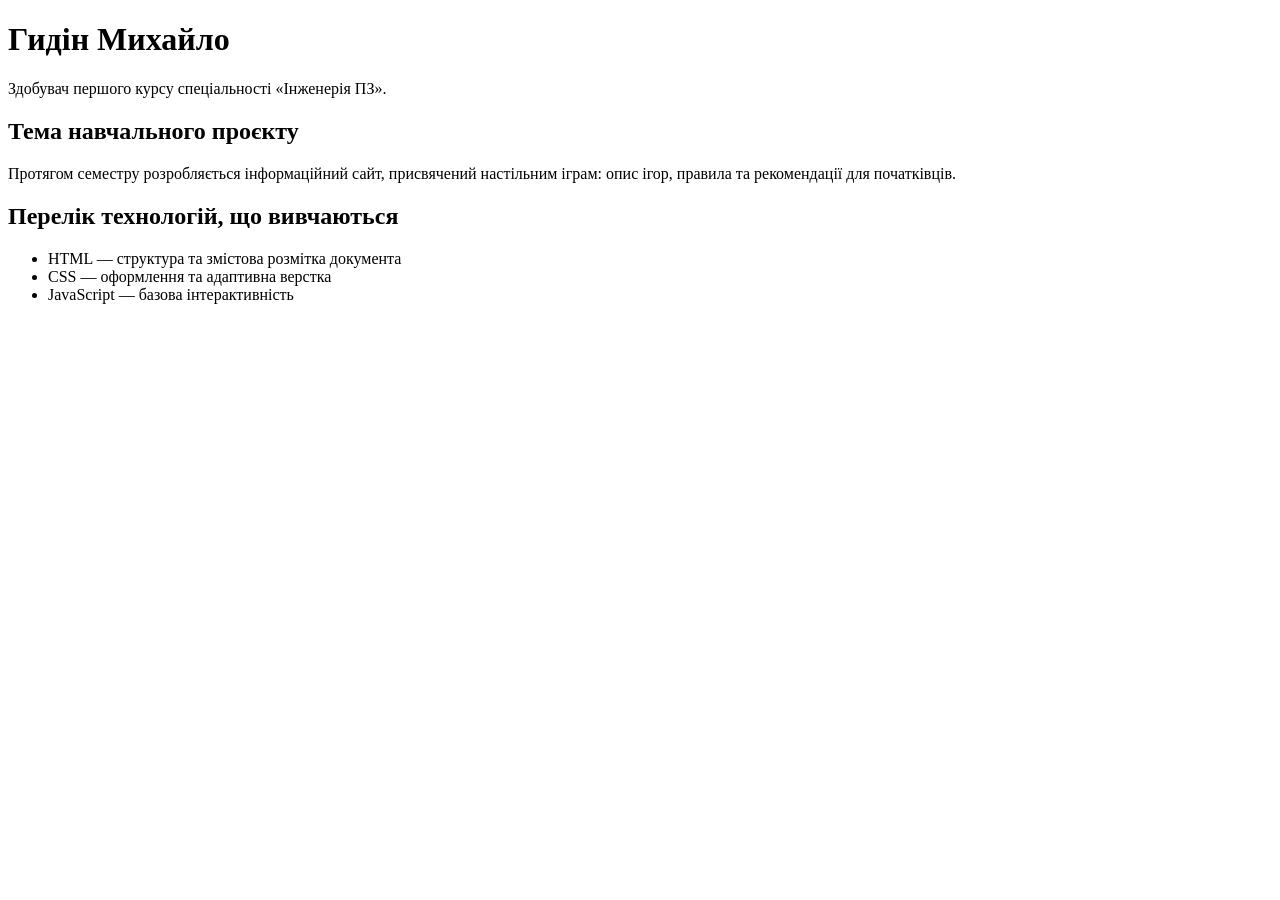
==== about.html @ 15fbce06 "added - `about.html`, `README.md`, `style.css`. changed - `index.html`" ====
<!DOCTYPE html>
<html lang="uk">
<head>
    <meta charset="UTF-8">
    <meta name="viewport" content="width=device-width, initial-scale=1.0">
    <meta name="description" content="Навчальний проєкт з курсу веб-програмування">
    <title>Гидін Михайло — Веб-програмування</title>
</head>
<body>
<h1>Гидін Михайло</h1>
<p>Здобувач першого курсу спеціальності «Інженерія ПЗ».</p>

<h2>Тема навчального проєкту</h2>
<p>
    Протягом семестру розробляється інформаційний сайт, присвячений
    настільним іграм: опис ігор, правила та рекомендації для початківців.
</p>

<h2>Перелік технологій, що вивчаються</h2>
<ul>
    <li>HTML — структура та змістова розмітка документа</li>
    <li>CSS — оформлення та адаптивна верстка</li>
    <li>JavaScript — базова інтерактивність</li>
</ul>

</body>
</html>
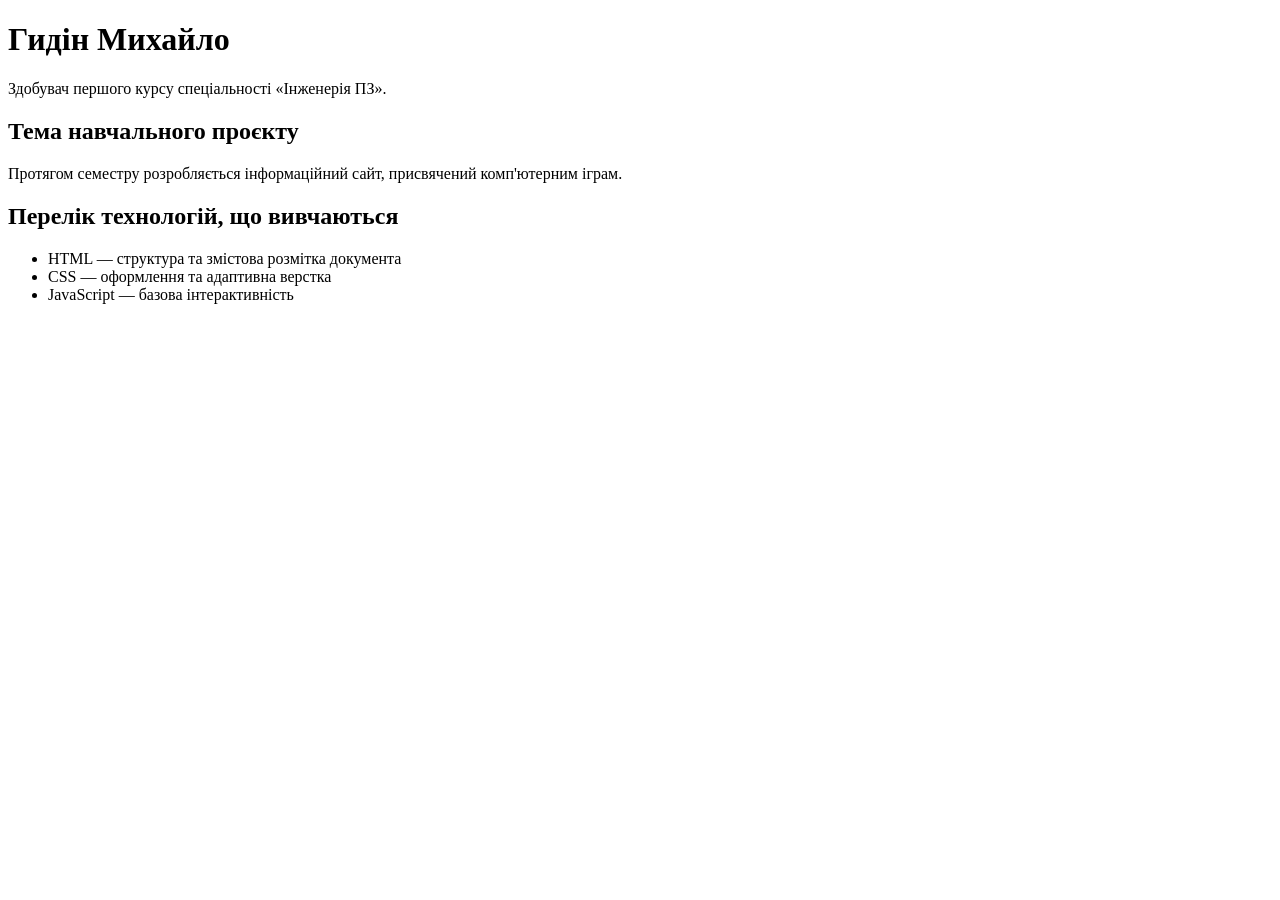
==== commit c23868b6: "changed - about.html" ====
--- a/about.html
+++ b/about.html
@@ -13,7 +13,7 @@
 <h2>Тема навчального проєкту</h2>
 <p>
     Протягом семестру розробляється інформаційний сайт, присвячений
-    настільним іграм: опис ігор, правила та рекомендації для початківців.
+    комп'ютерним іграм.
 </p>
 
 <h2>Перелік технологій, що вивчаються</h2>
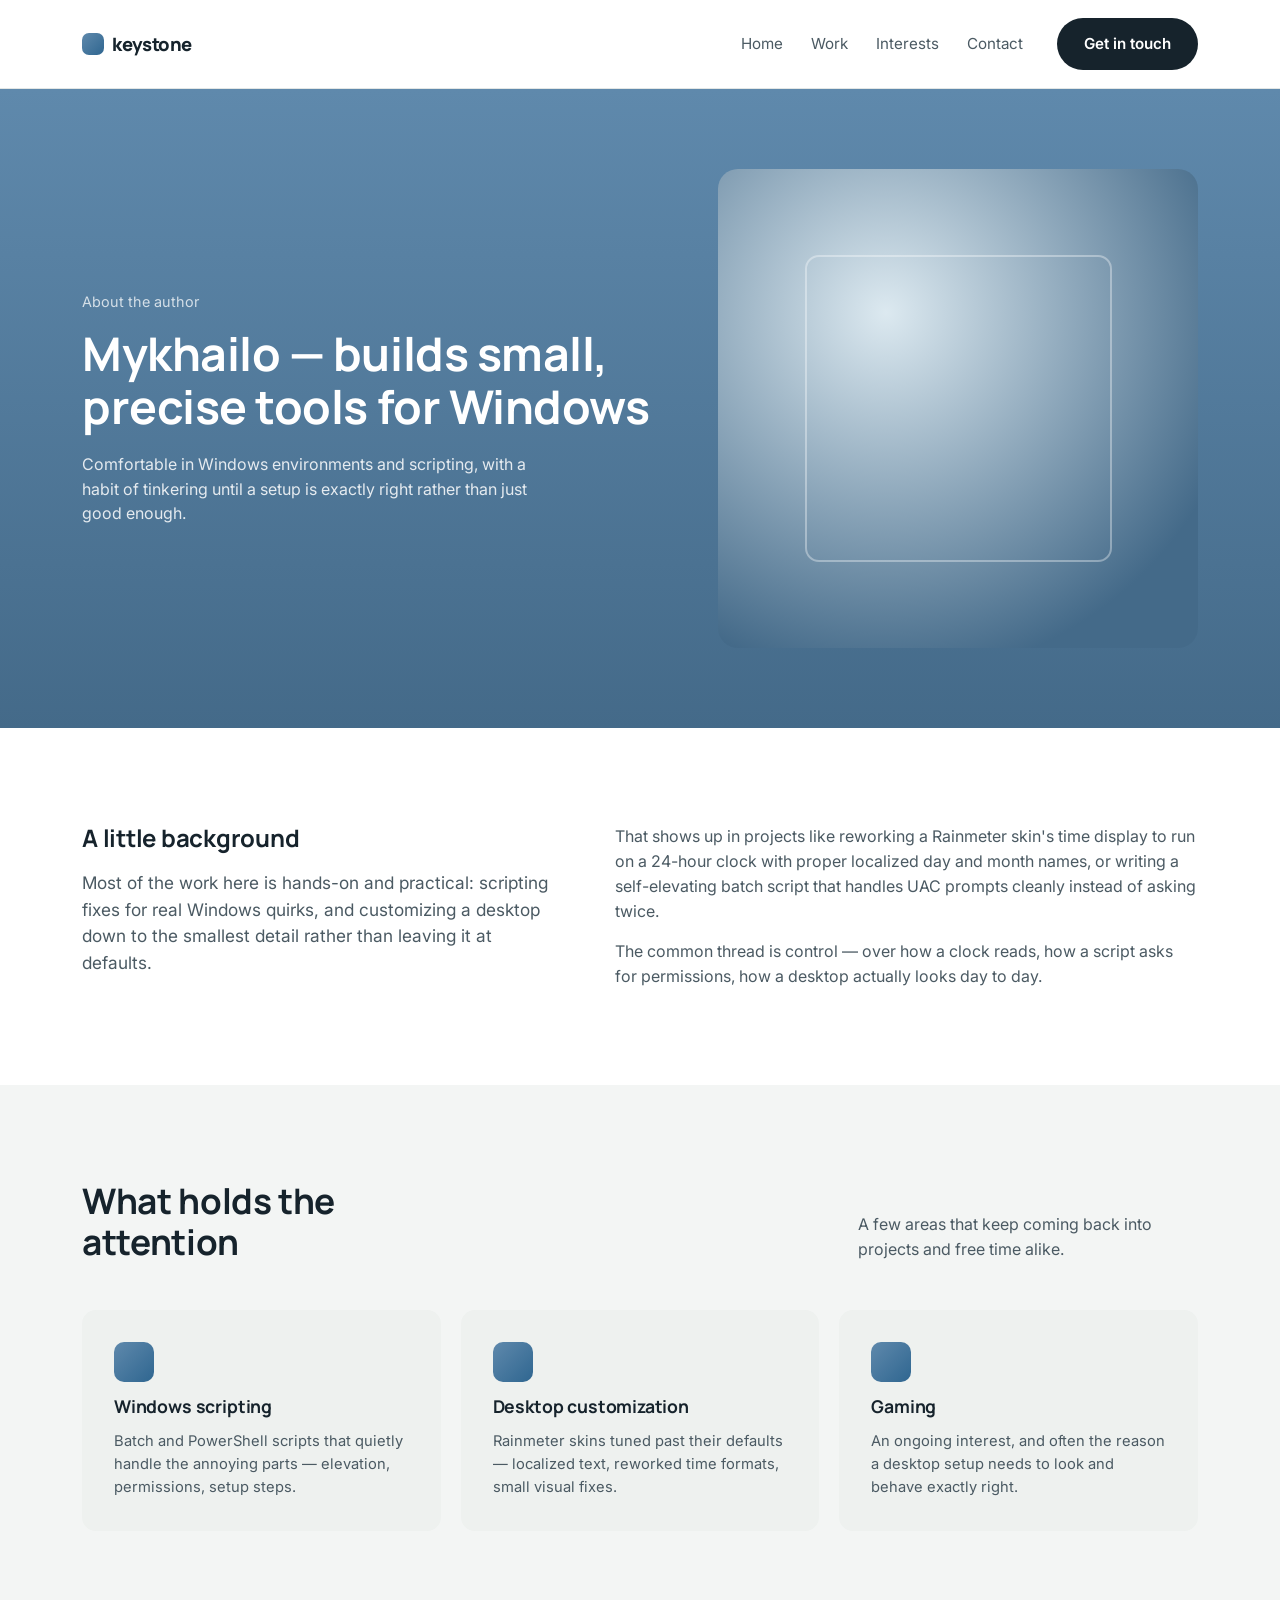
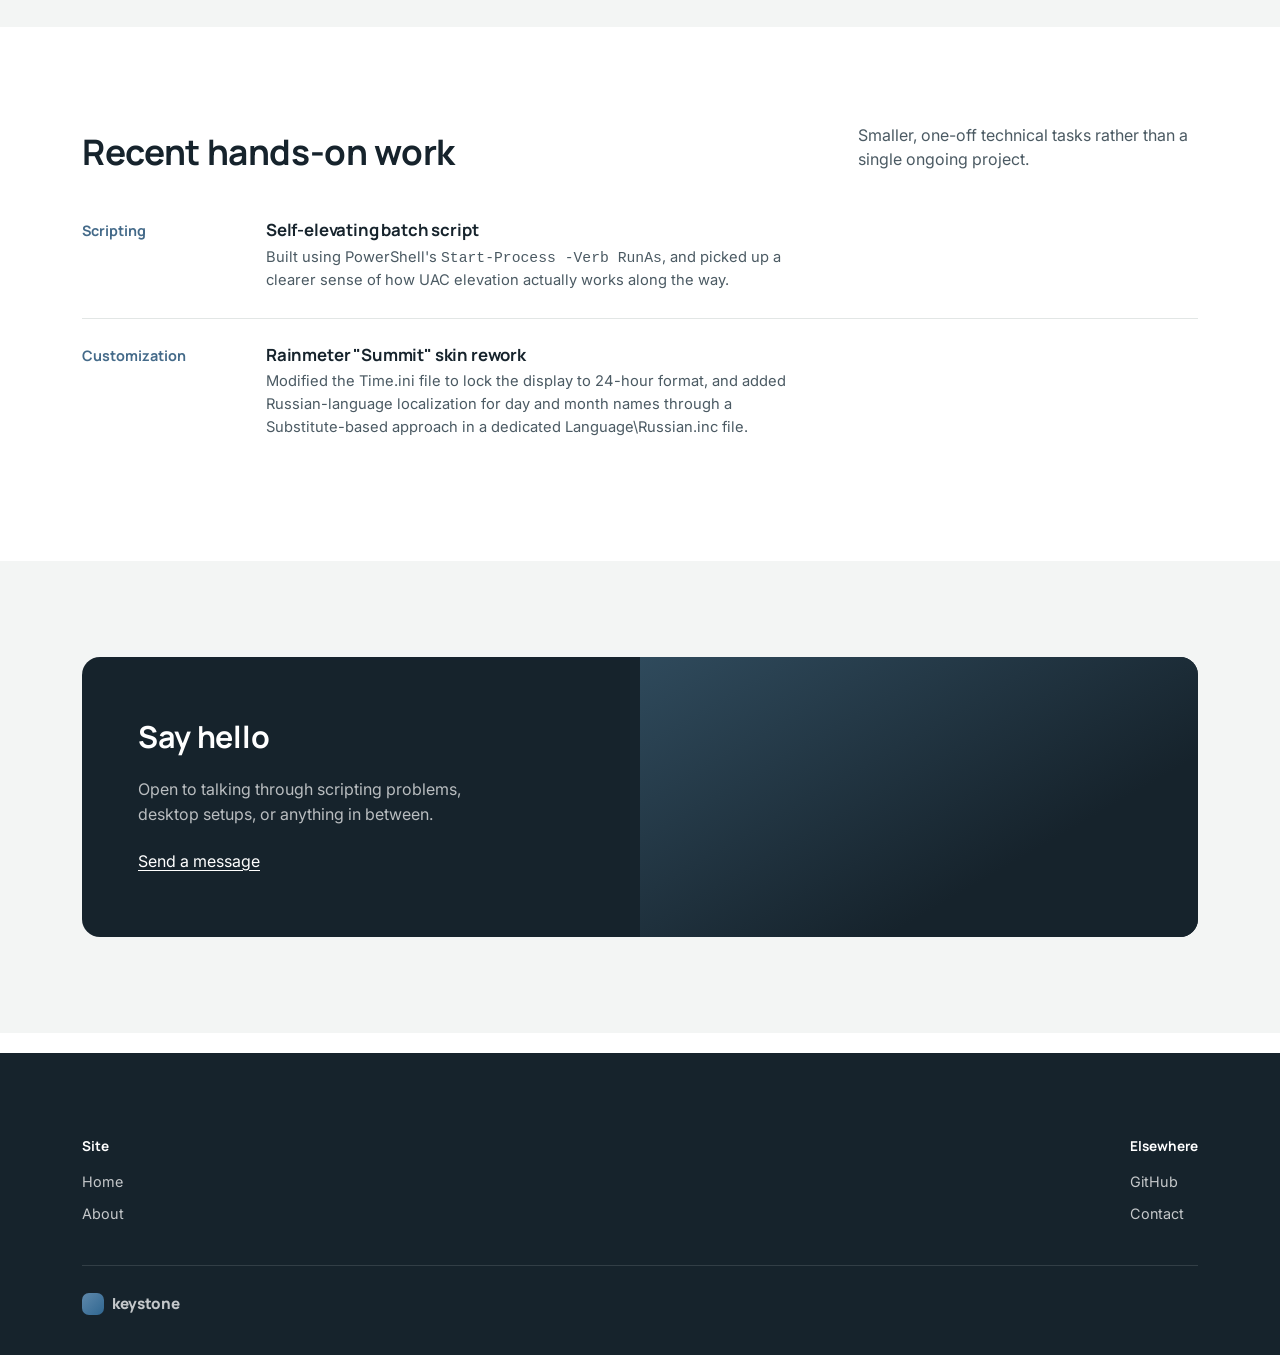
==== commit 06ebd927: "claude code" ====
--- a/about.html
+++ b/about.html
@@ -1,27 +1,152 @@
 <!DOCTYPE html>
-<html lang="uk">
+<html lang="en">
 <head>
-    <meta charset="UTF-8">
-    <meta name="viewport" content="width=device-width, initial-scale=1.0">
-    <meta name="description" content="Навчальний проєкт з курсу веб-програмування">
-    <title>Гидін Михайло — Веб-програмування</title>
+<meta charset="UTF-8">
+<meta name="viewport" content="width=device-width, initial-scale=1.0">
+<title>About — Mykhailo</title>
+<link rel="preconnect" href="https://fonts.googleapis.com">
+<link rel="preconnect" href="https://fonts.gstatic.com" crossorigin>
+<link href="https://fonts.googleapis.com/css2?family=Manrope:wght@600;700;800&family=Inter:wght@400;500;600&display=swap" rel="stylesheet">
+<link rel="stylesheet" href="style.css">
 </head>
 <body>
-<h1>Гидін Михайло</h1>
-<p>Здобувач першого курсу спеціальності «Інженерія ПЗ».</p>
 
-<h2>Тема навчального проєкту</h2>
-<p>
-    Протягом семестру розробляється інформаційний сайт, присвячений
-    комп'ютерним іграм.
-</p>
+<header class="site-header">
+  <div class="wrap">
+    <a class="logo" href="index.html">
+      <span class="mark"></span>
+      keystone
+    </a>
+    <nav class="main-nav">
+      <div class="links">
+        <a href="index.html">Home</a>
+        <a href="#work">Work</a>
+        <a href="#interests">Interests</a>
+        <a href="#contact">Contact</a>
+      </div>
+      <a class="btn btn-dark" href="#contact">Get in touch</a>
+    </nav>
+  </div>
+</header>
 
-<h2>Перелік технологій, що вивчаються</h2>
-<ul>
-    <li>HTML — структура та змістова розмітка документа</li>
-    <li>CSS — оформлення та адаптивна верстка</li>
-    <li>JavaScript — базова інтерактивність</li>
-</ul>
+<section class="about-hero">
+  <div class="wrap">
+    <div class="copy">
+      <p class="eyebrow">About the author</p>
+      <h1>Mykhailo — builds small, precise tools for Windows</h1>
+      <p class="lede">Comfortable in Windows environments and scripting, with a habit of tinkering until a setup is exactly right rather than just good enough.</p>
+    </div>
+    <div class="avatar"></div>
+  </div>
+</section>
+
+<section class="section">
+  <div class="wrap">
+    <div class="bio-columns">
+      <div class="lead-text">
+        <h2>A little background</h2>
+        <p>Most of the work here is hands-on and practical: scripting fixes for real Windows quirks, and customizing a desktop down to the smallest detail rather than leaving it at defaults.</p>
+      </div>
+      <div class="detail">
+        <p>That shows up in projects like reworking a Rainmeter skin's time display to run on a 24-hour clock with proper localized day and month names, or writing a self-elevating batch script that handles UAC prompts cleanly instead of asking twice.</p>
+        <p>The common thread is control — over how a clock reads, how a script asks for permissions, how a desktop actually looks day to day.</p>
+      </div>
+    </div>
+  </div>
+</section>
+
+<section class="section on-mist" id="interests">
+  <div class="wrap">
+    <div class="split-head">
+      <h2>What holds the attention</h2>
+      <p>A few areas that keep coming back into projects and free time alike.</p>
+    </div>
+
+    <div class="interest-cards">
+      <div class="card">
+        <div class="icon"></div>
+        <h3>Windows scripting</h3>
+        <p>Batch and PowerShell scripts that quietly handle the annoying parts — elevation, permissions, setup steps.</p>
+      </div>
+      <div class="card">
+        <div class="icon"></div>
+        <h3>Desktop customization</h3>
+        <p>Rainmeter skins tuned past their defaults — localized text, reworked time formats, small visual fixes.</p>
+      </div>
+      <div class="card">
+        <div class="icon"></div>
+        <h3>Gaming</h3>
+        <p>An ongoing interest, and often the reason a desktop setup needs to look and behave exactly right.</p>
+      </div>
+    </div>
+  </div>
+</section>
+
+<section class="section" id="work">
+  <div class="wrap">
+    <div class="split-head">
+      <h2>Recent hands-on work</h2>
+      <p>Smaller, one-off technical tasks rather than a single ongoing project.</p>
+    </div>
+
+    <div class="timeline">
+      <div class="row">
+        <span class="tag">Scripting</span>
+        <div>
+          <h4>Self-elevating batch script</h4>
+          <p>Built using PowerShell's <code>Start-Process -Verb RunAs</code>, and picked up a clearer sense of how UAC elevation actually works along the way.</p>
+        </div>
+      </div>
+      <div class="row">
+        <span class="tag">Customization</span>
+        <div>
+          <h4>Rainmeter "Summit" skin rework</h4>
+          <p>Modified the Time.ini file to lock the display to 24-hour format, and added Russian-language localization for day and month names through a Substitute-based approach in a dedicated Language\Russian.inc file.</p>
+        </div>
+      </div>
+    </div>
+  </div>
+</section>
+
+<section class="section on-mist" id="contact">
+  <div class="wrap">
+    <div class="cta-dark">
+      <div class="copy">
+        <h2>Say hello</h2>
+        <p>Open to talking through scripting problems, desktop setups, or anything in between.</p>
+        <div class="link-list">
+          <a href="#">Send a message</a>
+        </div>
+      </div>
+      <div class="art"></div>
+    </div>
+  </div>
+</section>
+
+<footer class="site-footer">
+  <div class="wrap">
+    <div class="footer-top">
+      <div class="footer-col">
+        <h5>Site</h5>
+        <ul>
+          <li><a href="index.html">Home</a></li>
+          <li><a href="about.html">About</a></li>
+        </ul>
+      </div>
+      <div class="footer-col">
+        <h5>Elsewhere</h5>
+        <ul>
+          <li><a href="#">GitHub</a></li>
+          <li><a href="#">Contact</a></li>
+        </ul>
+      </div>
+    </div>
+    <div class="footer-bottom">
+      <span class="logo" style="font-size:0.95rem;"><span class="mark"></span> keystone</span>
+      <span></span>
+    </div>
+  </div>
+</footer>
 
 </body>
-</html>+</html>
--- a/style.css
+++ b/style.css
@@ -0,0 +1,611 @@
+/* ============================================================
+   Keystone Scheduling — shared styles
+   Tokens: ink #16232C · paper #FFFFFF · mist #F3F5F4
+           slate #5F89AC · deep #16232C · accent #2F6690
+   Type: Manrope (display) / Inter (body)
+   ============================================================ */
+
+:root{
+  --ink: #16232c;
+  --ink-soft: #4b5a63;
+  --paper: #ffffff;
+  --mist: #f3f5f4;
+  --mist-line: #e2e6e5;
+  --slate: #5f89ac;
+  --slate-deep: #446a89;
+  --deep: #16232c;
+  --deep-soft: #22333f;
+  --accent: #2f6690;
+  --cream-card: #eef1ef;
+
+  --display: "Manrope", "Segoe UI", sans-serif;
+  --body: "Inter", "Segoe UI", sans-serif;
+
+  --maxw: 1180px;
+  --radius: 14px;
+}
+
+*{ box-sizing: border-box; }
+html{ scroll-behavior: smooth; }
+
+body{
+  margin: 0;
+  font-family: var(--body);
+  color: var(--ink);
+  background: var(--paper);
+  line-height: 1.55;
+  -webkit-font-smoothing: antialiased;
+}
+
+img, svg{ max-width: 100%; display: block; }
+
+a{ color: inherit; text-decoration: none; }
+
+h1, h2, h3, h4{
+  font-family: var(--display);
+  margin: 0;
+  line-height: 1.15;
+  letter-spacing: -0.01em;
+  font-weight: 700;
+}
+
+p{ margin: 0; }
+
+.wrap{
+  max-width: var(--maxw);
+  margin: 0 auto;
+  padding: 0 32px;
+}
+
+:focus-visible{
+  outline: 2px solid var(--slate-deep);
+  outline-offset: 3px;
+}
+
+@media (prefers-reduced-motion: reduce){
+  *{ animation: none !important; transition: none !important; }
+}
+
+/* ---------- buttons ---------- */
+.btn{
+  display: inline-flex;
+  align-items: center;
+  justify-content: center;
+  gap: 8px;
+  padding: 13px 26px;
+  border-radius: 999px;
+  font-family: var(--body);
+  font-weight: 600;
+  font-size: 0.95rem;
+  border: 1px solid transparent;
+  cursor: pointer;
+  transition: transform .15s ease, background .2s ease, color .2s ease;
+}
+.btn:hover{ transform: translateY(-1px); }
+
+.btn-dark{
+  background: var(--deep);
+  color: var(--paper);
+}
+.btn-dark:hover{ background: var(--deep-soft); }
+
+.btn-light{
+  background: var(--paper);
+  color: var(--deep);
+}
+.btn-light:hover{ background: var(--mist); }
+
+.btn-outline{
+  background: transparent;
+  border-color: rgba(255,255,255,.5);
+  color: var(--paper);
+}
+.btn-outline:hover{ background: rgba(255,255,255,.12); }
+
+/* ---------- header ---------- */
+.site-header{
+  border-bottom: 1px solid var(--mist-line);
+  background: var(--paper);
+  position: sticky;
+  top: 0;
+  z-index: 20;
+}
+.site-header .wrap{
+  display: flex;
+  align-items: center;
+  justify-content: space-between;
+  padding-top: 18px;
+  padding-bottom: 18px;
+}
+.logo{
+  font-family: var(--display);
+  font-weight: 800;
+  font-size: 1.15rem;
+  letter-spacing: -0.02em;
+  display: flex;
+  align-items: center;
+  gap: 8px;
+}
+.logo .mark{
+  width: 22px; height: 22px;
+  border-radius: 7px;
+  background: linear-gradient(135deg, var(--slate), var(--accent));
+  flex: none;
+}
+.main-nav{
+  display: flex;
+  align-items: center;
+  gap: 34px;
+}
+.main-nav .links{
+  display: flex;
+  gap: 28px;
+  font-size: 0.95rem;
+  color: var(--ink-soft);
+}
+.main-nav .links a:hover{ color: var(--ink); }
+
+/* ---------- hero ---------- */
+.hero{
+  background: linear-gradient(180deg, var(--slate) 0%, var(--slate-deep) 100%);
+  color: var(--paper);
+  padding: 76px 0 0;
+  text-align: center;
+}
+.hero .wrap{ padding-bottom: 56px; }
+.hero h1{
+  font-size: clamp(2.1rem, 4.2vw, 3.2rem);
+  max-width: 700px;
+  margin: 0 auto 20px;
+  color: var(--paper);
+}
+.hero p.lede{
+  max-width: 520px;
+  margin: 0 auto 30px;
+  color: rgba(255,255,255,.85);
+  font-size: 1.05rem;
+}
+.hero .cta-row{
+  display: flex;
+  flex-direction: column;
+  align-items: center;
+  gap: 10px;
+}
+.hero .note{
+  font-size: 0.85rem;
+  color: rgba(255,255,255,.7);
+}
+
+.strip{
+  display: grid;
+  grid-template-columns: repeat(4, 1fr);
+  gap: 4px;
+  padding: 0 4px;
+}
+.strip .cell{
+  aspect-ratio: 4/3;
+  border-radius: 4px 4px 0 0;
+  position: relative;
+  overflow: hidden;
+}
+.strip .cell span{
+  position: absolute;
+  bottom: 10px; left: 10px;
+  font-size: 0.75rem;
+  background: rgba(22,35,44,.55);
+  color: #fff;
+  padding: 4px 9px;
+  border-radius: 999px;
+}
+.strip .cell.c1{ background: radial-gradient(circle at 30% 20%, #cfe0eb, #7fa8c4 70%); }
+.strip .cell.c2{ background: radial-gradient(circle at 70% 30%, #e7e2d6, #b9a48a 75%); }
+.strip .cell.c3{ background: radial-gradient(circle at 40% 60%, #f1d9b6, #d99a5b 75%); }
+.strip .cell.c4{ background: radial-gradient(circle at 60% 40%, #cbd6da, #6e7f87 75%); }
+
+/* ---------- feature grid section ---------- */
+.section{ padding: 96px 0; }
+.section.on-mist{ background: var(--mist); }
+
+.section-head{
+  max-width: 620px;
+  margin: 0 auto 48px;
+  text-align: center;
+}
+.section-head.left{ text-align: left; margin: 0 0 48px; max-width: none; }
+.section-head h2{ font-size: clamp(1.7rem, 3vw, 2.3rem); }
+.section-head p{ color: var(--ink-soft); margin-top: 14px; font-size: 1.02rem; }
+
+.split-head{
+  display: flex;
+  justify-content: space-between;
+  align-items: flex-end;
+  gap: 40px;
+  margin-bottom: 48px;
+  flex-wrap: wrap;
+}
+.split-head h2{ font-size: clamp(1.7rem, 3vw, 2.2rem); max-width: 380px; }
+.split-head p{ color: var(--ink-soft); max-width: 340px; }
+
+.feature-grid{
+  display: grid;
+  grid-template-columns: 1fr 1fr;
+  gap: 20px;
+}
+.feature-grid.stacked{ margin-top: 20px; }
+
+.card{
+  background: var(--cream-card);
+  border-radius: var(--radius);
+  padding: 40px;
+  display: grid;
+  gap: 28px;
+}
+.card.wide{ grid-column: 1 / -1; }
+.card .card-copy h3{ font-size: 1.35rem; margin-bottom: 12px; }
+.card .card-copy p{ color: var(--ink-soft); max-width: 380px; }
+
+.card.image-right{
+  grid-template-columns: 1.1fr 1fr;
+  align-items: center;
+}
+.card.two-col-inner{ grid-template-columns: 1fr; }
+
+.visual{
+  border-radius: 10px;
+  min-height: 220px;
+  position: relative;
+  overflow: hidden;
+}
+.visual.violet{ background: linear-gradient(160deg, #7c6bb0, #3f3568); }
+.visual.confirm{
+  background: var(--paper);
+  border: 1px solid var(--mist-line);
+  padding: 22px;
+  display: flex;
+  flex-direction: column;
+  gap: 12px;
+  justify-content: center;
+}
+.pill-row{ display: flex; gap: 10px; flex-wrap: wrap; }
+.pill{
+  border: 1px solid var(--mist-line);
+  border-radius: 999px;
+  padding: 8px 16px;
+  font-size: 0.82rem;
+  background: var(--paper);
+}
+.pill.ok{ background: #e9f3ec; border-color: #bfe0c9; color: #1f6b3a; }
+.pill.cancel{ background: #fbe9e9; border-color: #f0c4c4; color: #9c2b2b; }
+
+.form-mock{
+  background: var(--paper);
+  border: 1px solid var(--mist-line);
+  border-radius: 10px;
+  padding: 22px;
+  display: flex;
+  flex-direction: column;
+  gap: 12px;
+  font-size: 0.85rem;
+}
+.form-mock label{ font-weight: 600; }
+.form-mock .field{
+  height: 34px;
+  border-radius: 6px;
+  background: var(--mist);
+  border: 1px solid var(--mist-line);
+}
+.form-mock .radio-row{ display: flex; gap: 16px; align-items: center; color: var(--ink-soft); }
+.form-mock .radio{
+  width: 14px; height: 14px; border-radius: 50%;
+  border: 2px solid var(--mist-line); display: inline-block; margin-right: 6px;
+}
+
+.subs-mock{
+  background: var(--deep);
+  border-radius: 10px;
+  padding: 20px;
+  display: flex;
+  flex-direction: column;
+  gap: 10px;
+}
+.subs-row{
+  display: flex;
+  justify-content: space-between;
+  align-items: center;
+  background: rgba(255,255,255,.06);
+  border-radius: 8px;
+  padding: 12px 16px;
+  color: #fff;
+  font-size: 0.85rem;
+}
+.subs-row .amt{ color: rgba(255,255,255,.65); }
+
+/* ---------- browser mockup ---------- */
+.mockup{
+  background: var(--mist);
+  border-radius: 18px;
+  padding: 40px;
+  margin-top: 44px;
+}
+.mockup-window{
+  background: var(--paper);
+  border-radius: 12px;
+  overflow: hidden;
+  box-shadow: 0 30px 60px -30px rgba(22,35,44,.35);
+  max-width: 640px;
+  margin: 0 auto;
+}
+.mockup-topbar{
+  padding: 16px 20px;
+  display: flex;
+  justify-content: space-between;
+  align-items: center;
+  border-bottom: 1px solid var(--mist-line);
+  font-size: 0.85rem;
+}
+.mockup-topbar .brand{
+  display: flex; align-items: center; gap: 8px; font-family: var(--display); font-weight: 700;
+}
+.mockup-topbar .brand .dot{
+  width: 26px; height: 26px; border-radius: 8px;
+  background: linear-gradient(135deg, var(--slate), var(--accent));
+}
+.mockup-topbar .links{ display: flex; gap: 16px; color: var(--ink-soft); }
+.mockup-body{ padding: 22px 20px 26px; display: flex; flex-direction: column; gap: 12px; }
+.mockup-row{
+  display: flex;
+  justify-content: space-between;
+  align-items: center;
+  border: 1px solid var(--mist-line);
+  border-radius: 10px;
+  padding: 12px 16px;
+}
+.mockup-row .info h4{ font-size: 0.95rem; }
+.mockup-row .info p{ font-size: 0.8rem; color: var(--ink-soft); margin-top: 2px; }
+.mockup-row button{
+  border: none;
+  background: var(--accent);
+  color: #fff;
+  font-size: 0.78rem;
+  font-weight: 600;
+  padding: 7px 14px;
+  border-radius: 999px;
+}
+.thumb{
+  width: 44px; height: 44px; border-radius: 8px; flex: none;
+}
+.thumb.t1{ background: linear-gradient(135deg,#e8c48b,#b9803f); }
+.thumb.t2{ background: linear-gradient(135deg,#a9c6d6,#5f89ac); }
+.thumb.t3{ background: linear-gradient(135deg,#c9d8b7,#7f9e5f); }
+.mockup-row-inner{ display: flex; align-items: center; gap: 14px; }
+
+/* ---------- carousel gallery ---------- */
+.gallery-head{
+  display: flex;
+  justify-content: space-between;
+  align-items: center;
+  margin-top: 10px;
+  margin-bottom: 22px;
+}
+.gallery-controls{
+  display: flex;
+  align-items: center;
+  gap: 14px;
+  color: var(--ink-soft);
+  font-size: 0.85rem;
+}
+.gallery-controls .arrows{ display: flex; gap: 8px; }
+.gallery-controls button{
+  width: 34px; height: 34px;
+  border-radius: 50%;
+  border: 1px solid var(--mist-line);
+  background: var(--paper);
+  cursor: pointer;
+}
+.gallery{
+  display: flex;
+  gap: 18px;
+  overflow-x: auto;
+  padding-bottom: 6px;
+  scroll-snap-type: x mandatory;
+}
+.gallery::-webkit-scrollbar{ height: 6px; }
+.gallery::-webkit-scrollbar-thumb{ background: var(--mist-line); border-radius: 4px; }
+.gallery .g-item{
+  flex: 0 0 240px;
+  scroll-snap-align: start;
+}
+.gallery .g-photo{
+  aspect-ratio: 4/5;
+  border-radius: 12px;
+  margin-bottom: 12px;
+}
+.gallery .g-item p{ font-size: 0.9rem; color: var(--ink-soft); }
+.g-photo.p1{ background: radial-gradient(circle at 30% 20%, #f0d9a8, #b9803f 80%); }
+.g-photo.p2{ background: radial-gradient(circle at 60% 20%, #d7c2a4, #8a6a49 80%); }
+.g-photo.p3{ background: radial-gradient(circle at 40% 30%, #f2e3d6, #d99a5b 80%); }
+.g-photo.p4{ background: radial-gradient(circle at 50% 30%, #c7d0d3, #556267 80%); }
+
+/* ---------- numbered feature list ---------- */
+.numbered-grid{
+  display: grid;
+  grid-template-columns: repeat(4, 1fr);
+  gap: 40px 32px;
+}
+.numbered-grid .item span.num{
+  display: block;
+  font-family: var(--display);
+  font-weight: 700;
+  color: var(--slate-deep);
+  margin-bottom: 10px;
+  font-size: 0.95rem;
+}
+.numbered-grid .item h4{ font-size: 1.02rem; margin-bottom: 8px; }
+.numbered-grid .item p{ color: var(--ink-soft); font-size: 0.92rem; }
+
+/* ---------- integrations bar ---------- */
+.integrations{
+  background: #dce9f0;
+  border-radius: 18px;
+  padding: 40px;
+  text-align: center;
+}
+.integrations p{ font-weight: 600; margin-bottom: 26px; }
+.integration-badges{
+  display: flex;
+  justify-content: center;
+  gap: 16px;
+  flex-wrap: wrap;
+}
+.integration-badges span{
+  background: var(--paper);
+  border-radius: 999px;
+  padding: 12px 22px;
+  font-weight: 700;
+  font-family: var(--display);
+  font-size: 0.9rem;
+  box-shadow: 0 8px 20px -12px rgba(22,35,44,.3);
+}
+
+/* ---------- dark CTA ---------- */
+.cta-dark{
+  background: var(--deep);
+  color: var(--paper);
+  border-radius: 18px;
+  overflow: hidden;
+  display: grid;
+  grid-template-columns: 1fr 1fr;
+  align-items: stretch;
+}
+.cta-dark .copy{ padding: 56px; display: flex; flex-direction: column; gap: 22px; justify-content: center; }
+.cta-dark h2{ font-size: 1.9rem; }
+.cta-dark p{ color: rgba(255,255,255,.7); max-width: 340px; }
+.cta-dark .link-list{ display: flex; flex-direction: column; gap: 10px; }
+.cta-dark .link-list a{ text-decoration: underline; text-underline-offset: 3px; }
+.cta-dark .art{
+  background: linear-gradient(150deg, #2f4a5c, #16232c 70%);
+  min-height: 280px;
+}
+
+/* ---------- footer ---------- */
+.site-footer{ background: var(--deep); color: rgba(255,255,255,.75); padding: 60px 0 40px; margin-top: 20px; }
+.footer-top{
+  display: flex;
+  justify-content: space-between;
+  gap: 40px;
+  flex-wrap: wrap;
+  padding-bottom: 40px;
+  border-bottom: 1px solid rgba(255,255,255,.12);
+}
+.footer-col h5{ color: #fff; font-family: var(--display); font-size: 0.85rem; margin-bottom: 14px; }
+.footer-col ul{ list-style: none; margin: 0; padding: 0; display: flex; flex-direction: column; gap: 10px; font-size: 0.9rem; }
+.footer-col a:hover{ color: #fff; }
+.footer-bottom{
+  display: flex;
+  justify-content: space-between;
+  align-items: center;
+  padding-top: 26px;
+  font-size: 0.85rem;
+}
+.lang-select{
+  border: 1px solid rgba(255,255,255,.25);
+  border-radius: 999px;
+  padding: 8px 16px;
+  font-size: 0.85rem;
+}
+
+/* ---------- about page specifics ---------- */
+.about-hero{
+  background: linear-gradient(180deg, var(--slate) 0%, var(--slate-deep) 100%);
+  color: var(--paper);
+  padding: 80px 0 80px;
+}
+.about-hero .wrap{
+  display: grid;
+  grid-template-columns: 1.1fr 0.9fr;
+  gap: 50px;
+  align-items: center;
+}
+.about-hero .avatar{
+  aspect-ratio: 1;
+  border-radius: 20px;
+  background: radial-gradient(circle at 35% 30%, #dce9f0, #446a89 80%);
+  position: relative;
+  overflow: hidden;
+}
+.about-hero .avatar::after{
+  content: "";
+  position: absolute;
+  inset: 18%;
+  border: 2px solid rgba(255,255,255,.35);
+  border-radius: 14px;
+}
+.about-hero .eyebrow{ font-size: 0.9rem; color: rgba(255,255,255,.75); margin-bottom: 14px; }
+.about-hero h1{ font-size: clamp(2rem, 4vw, 2.9rem); margin-bottom: 18px; }
+.about-hero p.lede{ margin: 0; max-width: 460px; color: rgba(255,255,255,.85); }
+
+.bio-columns{
+  display: grid;
+  grid-template-columns: 0.9fr 1.1fr;
+  gap: 56px;
+}
+.bio-columns h2{ font-size: 1.5rem; margin-bottom: 18px; }
+.bio-columns .lead-text p{ font-size: 1.08rem; color: var(--ink-soft); }
+.bio-columns .detail p + p{ margin-top: 16px; }
+.bio-columns .detail p{ color: var(--ink-soft); }
+
+.interest-cards{
+  display: grid;
+  grid-template-columns: repeat(3, 1fr);
+  gap: 20px;
+}
+.interest-cards .card{ padding: 32px; gap: 14px; }
+.interest-cards .icon{
+  width: 40px; height: 40px;
+  border-radius: 10px;
+  background: linear-gradient(135deg, var(--slate), var(--accent));
+}
+.interest-cards h3{ font-size: 1.1rem; }
+.interest-cards p{ color: var(--ink-soft); font-size: 0.92rem; }
+
+.timeline{
+  display: flex;
+  flex-direction: column;
+  gap: 0;
+}
+.timeline .row{
+  display: grid;
+  grid-template-columns: 160px 1fr;
+  gap: 24px;
+  padding: 26px 0;
+  border-bottom: 1px solid var(--mist-line);
+}
+.timeline .row:first-child{ padding-top: 0; }
+.timeline .row:last-child{ border-bottom: none; }
+.timeline .tag{ color: var(--slate-deep); font-weight: 700; font-family: var(--display); font-size: 0.9rem; }
+.timeline .row h4{ font-size: 1.05rem; margin-bottom: 6px; }
+.timeline .row p{ color: var(--ink-soft); font-size: 0.92rem; max-width: 520px; }
+
+/* ---------- responsive ---------- */
+@media (max-width: 920px){
+  .main-nav .links{ display: none; }
+  .feature-grid{ grid-template-columns: 1fr; }
+  .card.image-right{ grid-template-columns: 1fr; }
+  .split-head{ flex-direction: column; align-items: flex-start; }
+  .numbered-grid{ grid-template-columns: repeat(2, 1fr); }
+  .cta-dark{ grid-template-columns: 1fr; }
+  .cta-dark .art{ min-height: 180px; order: -1; }
+  .about-hero .wrap{ grid-template-columns: 1fr; }
+  .about-hero .avatar{ max-width: 260px; }
+  .bio-columns{ grid-template-columns: 1fr; }
+  .interest-cards{ grid-template-columns: 1fr; }
+  .timeline .row{ grid-template-columns: 1fr; }
+}
+
+@media (max-width: 620px){
+  .wrap{ padding: 0 20px; }
+  .strip{ grid-template-columns: repeat(2, 1fr); }
+  .section{ padding: 64px 0; }
+  .numbered-grid{ grid-template-columns: 1fr; }
+  .footer-top{ gap: 28px; }
+}
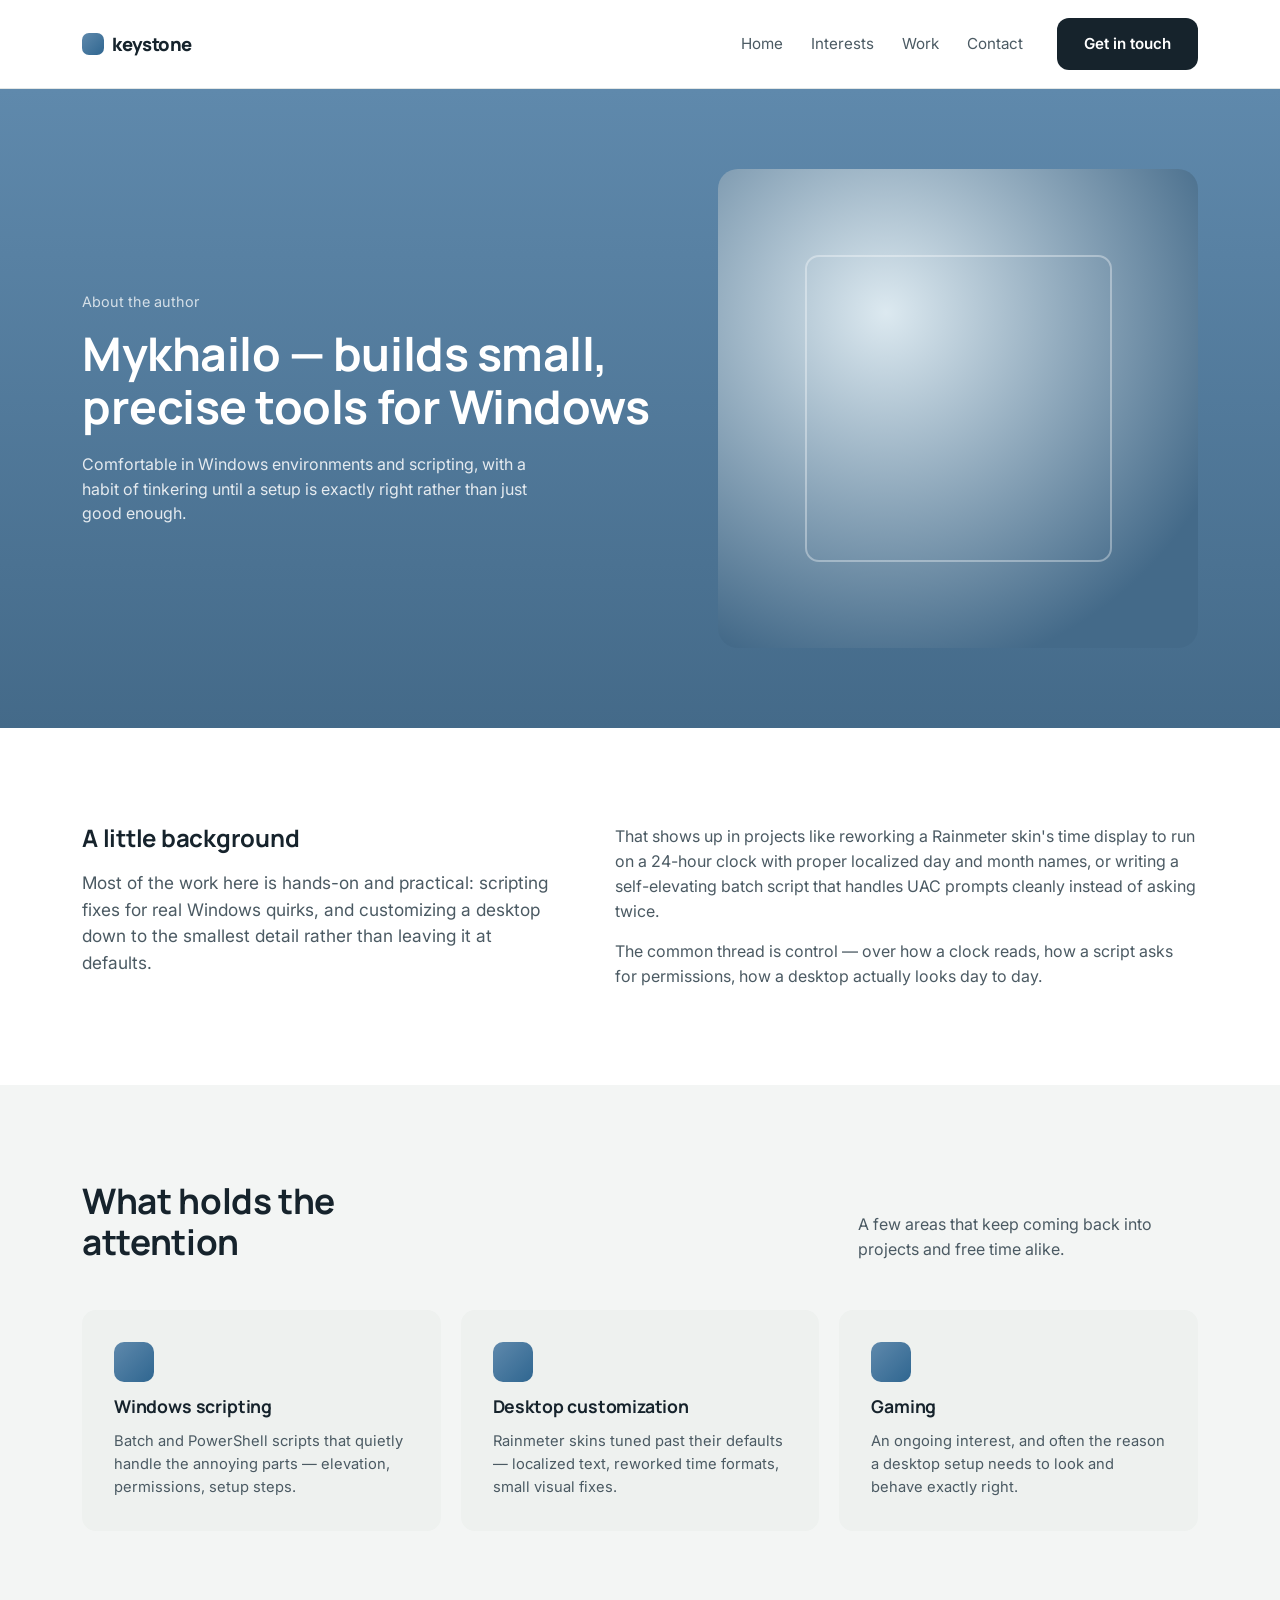
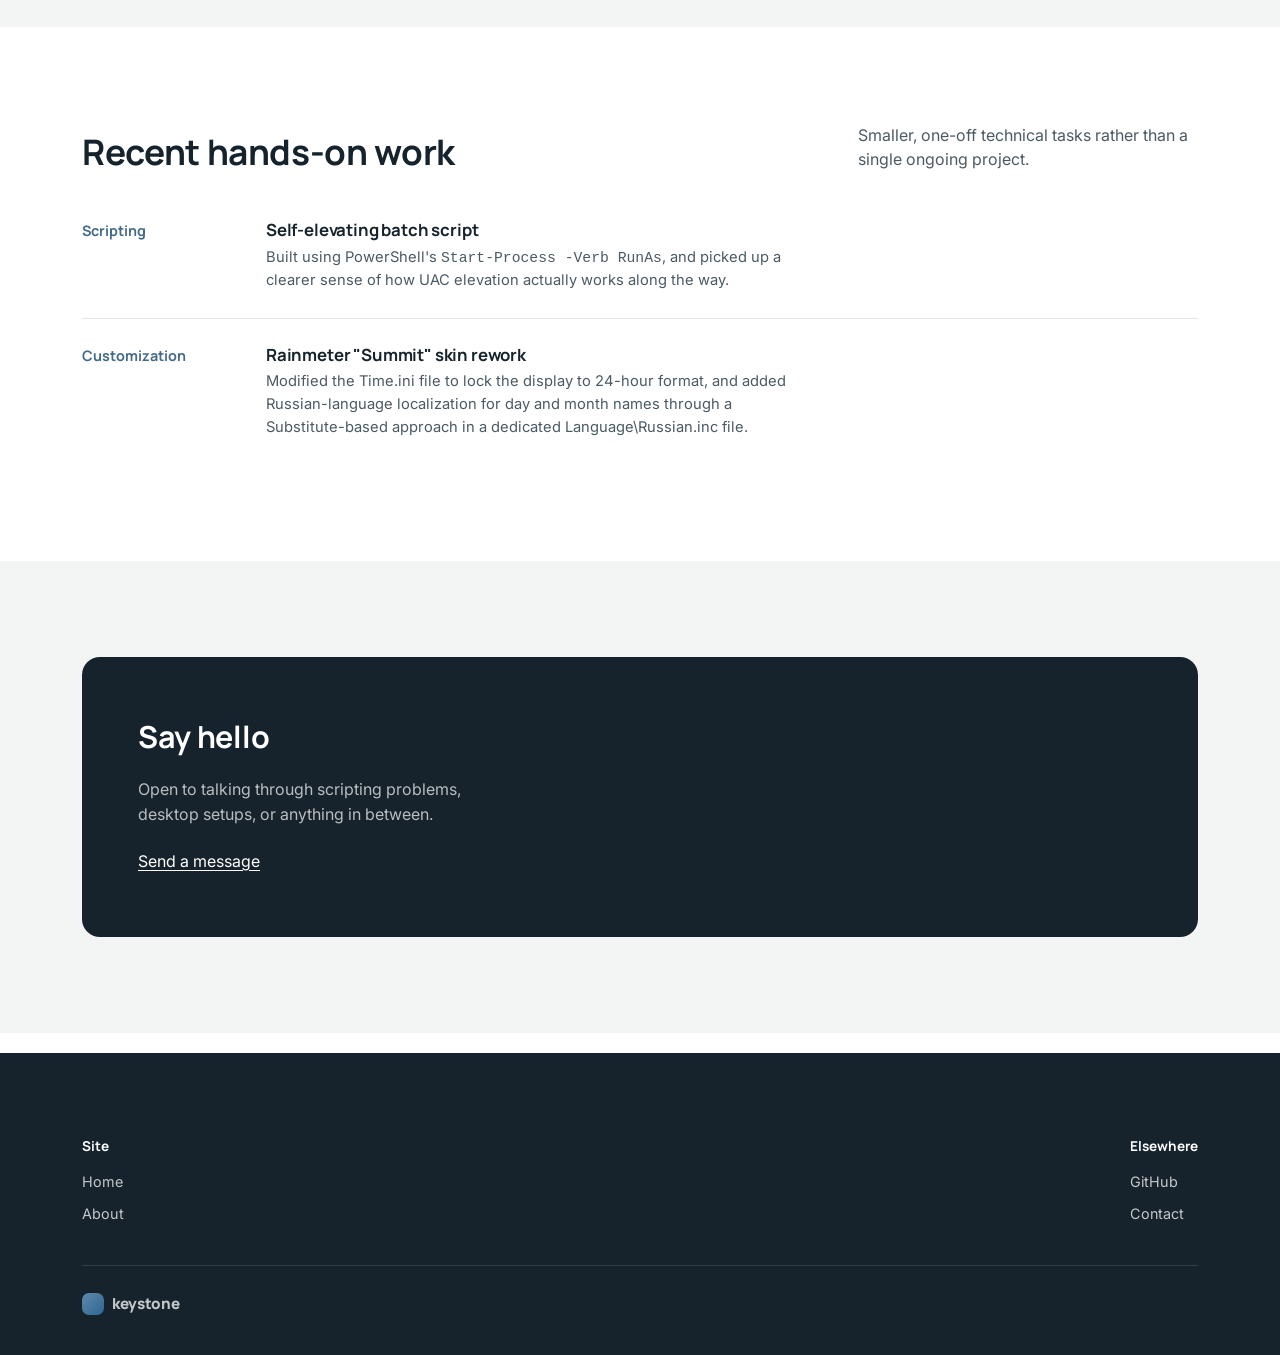
==== commit 47c924c8: "my changes" ====
--- a/about.html
+++ b/about.html
@@ -1,13 +1,13 @@
 <!DOCTYPE html>
 <html lang="en">
 <head>
-<meta charset="UTF-8">
-<meta name="viewport" content="width=device-width, initial-scale=1.0">
-<title>About — Mykhailo</title>
-<link rel="preconnect" href="https://fonts.googleapis.com">
-<link rel="preconnect" href="https://fonts.gstatic.com" crossorigin>
-<link href="https://fonts.googleapis.com/css2?family=Manrope:wght@600;700;800&family=Inter:wght@400;500;600&display=swap" rel="stylesheet">
-<link rel="stylesheet" href="style.css">
+  <meta charset="UTF-8">
+  <meta name="viewport" content="width=device-width, initial-scale=1.0">
+  <title>About — Mykhailo</title>
+  <link rel="preconnect" href="https://fonts.googleapis.com">
+  <link rel="preconnect" href="https://fonts.gstatic.com" crossorigin>
+  <link href="https://fonts.googleapis.com/css2?family=Manrope:wght@600;700;800&family=Inter:wght@400;500;600&display=swap" rel="stylesheet">
+  <link rel="stylesheet" href="style.css">
 </head>
 <body>
 
@@ -20,8 +20,8 @@
     <nav class="main-nav">
       <div class="links">
         <a href="index.html">Home</a>
+        <a href="#interests">Interests</a>
         <a href="#work">Work</a>
-        <a href="#interests">Interests</a>
         <a href="#contact">Contact</a>
       </div>
       <a class="btn btn-dark" href="#contact">Get in touch</a>
--- a/style.css
+++ b/style.css
@@ -1,10 +1,3 @@
-/* ============================================================
-   Keystone Scheduling — shared styles
-   Tokens: ink #16232C · paper #FFFFFF · mist #F3F5F4
-           slate #5F89AC · deep #16232C · accent #2F6690
-   Type: Manrope (display) / Inter (body)
-   ============================================================ */
-
 :root{
   --ink: #16232c;
   --ink-soft: #4b5a63;
@@ -73,7 +66,7 @@
   justify-content: center;
   gap: 8px;
   padding: 13px 26px;
-  border-radius: 999px;
+  border-radius: 12px;
   font-family: var(--body);
   font-weight: 600;
   font-size: 0.95rem;
@@ -187,20 +180,39 @@
   border-radius: 4px 4px 0 0;
   position: relative;
   overflow: hidden;
+  background: var(--deep-soft);
+}
+.strip .cell img{
+  width: 100%;
+  height: 100%;
+  object-fit: cover;
+  object-position: center;
 }
 .strip .cell span{
   position: absolute;
   bottom: 10px; left: 10px;
+  z-index: 1;
   font-size: 0.75rem;
   background: rgba(22,35,44,.55);
   color: #fff;
   padding: 4px 9px;
   border-radius: 999px;
 }
-.strip .cell.c1{ background: radial-gradient(circle at 30% 20%, #cfe0eb, #7fa8c4 70%); }
-.strip .cell.c2{ background: radial-gradient(circle at 70% 30%, #e7e2d6, #b9a48a 75%); }
-.strip .cell.c3{ background: radial-gradient(circle at 40% 60%, #f1d9b6, #d99a5b 75%); }
-.strip .cell.c4{ background: radial-gradient(circle at 60% 40%, #cbd6da, #6e7f87 75%); }
+
+.strip .watch{
+  display: flex;
+  padding: 20px 20px;
+}
+
+.strip .watch .img{
+  display: flex;
+  padding: 20px 20px;
+}
+
+.strip .watch .span{
+  padding: 5px 5px 5px 5px;
+  left: 1000px;
+}
 
 /* ---------- feature grid section ---------- */
 .section{ padding: 96px 0; }
@@ -250,75 +262,19 @@
 }
 .card.two-col-inner{ grid-template-columns: 1fr; }
 
-.visual{
+.visual-img{
+  width: 100%;
   border-radius: 10px;
   min-height: 220px;
-  position: relative;
-  overflow: hidden;
-}
-.visual.violet{ background: linear-gradient(160deg, #7c6bb0, #3f3568); }
-.visual.confirm{
+  object-fit: contain;
+  object-position: center;
+  display: block;
   background: var(--paper);
-  border: 1px solid var(--mist-line);
-  padding: 22px;
-  display: flex;
-  flex-direction: column;
-  gap: 12px;
-  justify-content: center;
-}
-.pill-row{ display: flex; gap: 10px; flex-wrap: wrap; }
-.pill{
-  border: 1px solid var(--mist-line);
-  border-radius: 999px;
-  padding: 8px 16px;
-  font-size: 0.82rem;
-  background: var(--paper);
-}
-.pill.ok{ background: #e9f3ec; border-color: #bfe0c9; color: #1f6b3a; }
-.pill.cancel{ background: #fbe9e9; border-color: #f0c4c4; color: #9c2b2b; }
-
-.form-mock{
-  background: var(--paper);
-  border: 1px solid var(--mist-line);
-  border-radius: 10px;
-  padding: 22px;
-  display: flex;
-  flex-direction: column;
-  gap: 12px;
-  font-size: 0.85rem;
-}
-.form-mock label{ font-weight: 600; }
-.form-mock .field{
-  height: 34px;
-  border-radius: 6px;
-  background: var(--mist);
-  border: 1px solid var(--mist-line);
-}
-.form-mock .radio-row{ display: flex; gap: 16px; align-items: center; color: var(--ink-soft); }
-.form-mock .radio{
-  width: 14px; height: 14px; border-radius: 50%;
-  border: 2px solid var(--mist-line); display: inline-block; margin-right: 6px;
-}
-
-.subs-mock{
-  background: var(--deep);
-  border-radius: 10px;
-  padding: 20px;
-  display: flex;
-  flex-direction: column;
-  gap: 10px;
-}
-.subs-row{
-  display: flex;
-  justify-content: space-between;
-  align-items: center;
-  background: rgba(255,255,255,.06);
-  border-radius: 8px;
-  padding: 12px 16px;
-  color: #fff;
-  font-size: 0.85rem;
-}
-.subs-row .amt{ color: rgba(255,255,255,.65); }
+}
+.visual-img.cover{
+  object-fit: cover;
+  background: transparent;
+}
 
 /* ---------- browser mockup ---------- */
 .mockup{
@@ -372,11 +328,13 @@
   border-radius: 999px;
 }
 .thumb{
-  width: 44px; height: 44px; border-radius: 8px; flex: none;
-}
-.thumb.t1{ background: linear-gradient(135deg,#e8c48b,#b9803f); }
-.thumb.t2{ background: linear-gradient(135deg,#a9c6d6,#5f89ac); }
-.thumb.t3{ background: linear-gradient(135deg,#c9d8b7,#7f9e5f); }
+  width: 44px;
+  height: 44px;
+  border-radius: 8px;
+  flex: none;
+  object-fit: cover;
+  object-position: center;
+}
 .mockup-row-inner{ display: flex; align-items: center; gap: 14px; }
 
 /* ---------- carousel gallery ---------- */
@@ -416,15 +374,14 @@
   scroll-snap-align: start;
 }
 .gallery .g-photo{
+  width: 100%;
   aspect-ratio: 4/5;
   border-radius: 12px;
   margin-bottom: 12px;
+  object-fit: cover;
+  object-position: center;
 }
 .gallery .g-item p{ font-size: 0.9rem; color: var(--ink-soft); }
-.g-photo.p1{ background: radial-gradient(circle at 30% 20%, #f0d9a8, #b9803f 80%); }
-.g-photo.p2{ background: radial-gradient(circle at 60% 20%, #d7c2a4, #8a6a49 80%); }
-.g-photo.p3{ background: radial-gradient(circle at 40% 30%, #f2e3d6, #d99a5b 80%); }
-.g-photo.p4{ background: radial-gradient(circle at 50% 30%, #c7d0d3, #556267 80%); }
 
 /* ---------- numbered feature list ---------- */
 .numbered-grid{
@@ -457,13 +414,10 @@
   gap: 16px;
   flex-wrap: wrap;
 }
-.integration-badges span{
-  background: var(--paper);
+.integration-badges img{
+  height: 44px;
+  width: auto;
   border-radius: 999px;
-  padding: 12px 22px;
-  font-weight: 700;
-  font-family: var(--display);
-  font-size: 0.9rem;
   box-shadow: 0 8px 20px -12px rgba(22,35,44,.3);
 }
 
@@ -483,8 +437,11 @@
 .cta-dark .link-list{ display: flex; flex-direction: column; gap: 10px; }
 .cta-dark .link-list a{ text-decoration: underline; text-underline-offset: 3px; }
 .cta-dark .art{
-  background: linear-gradient(150deg, #2f4a5c, #16232c 70%);
+  width: 100%;
+  height: 100%;
   min-height: 280px;
+  object-fit: cover;
+  object-position: center top;
 }
 
 /* ---------- footer ---------- */
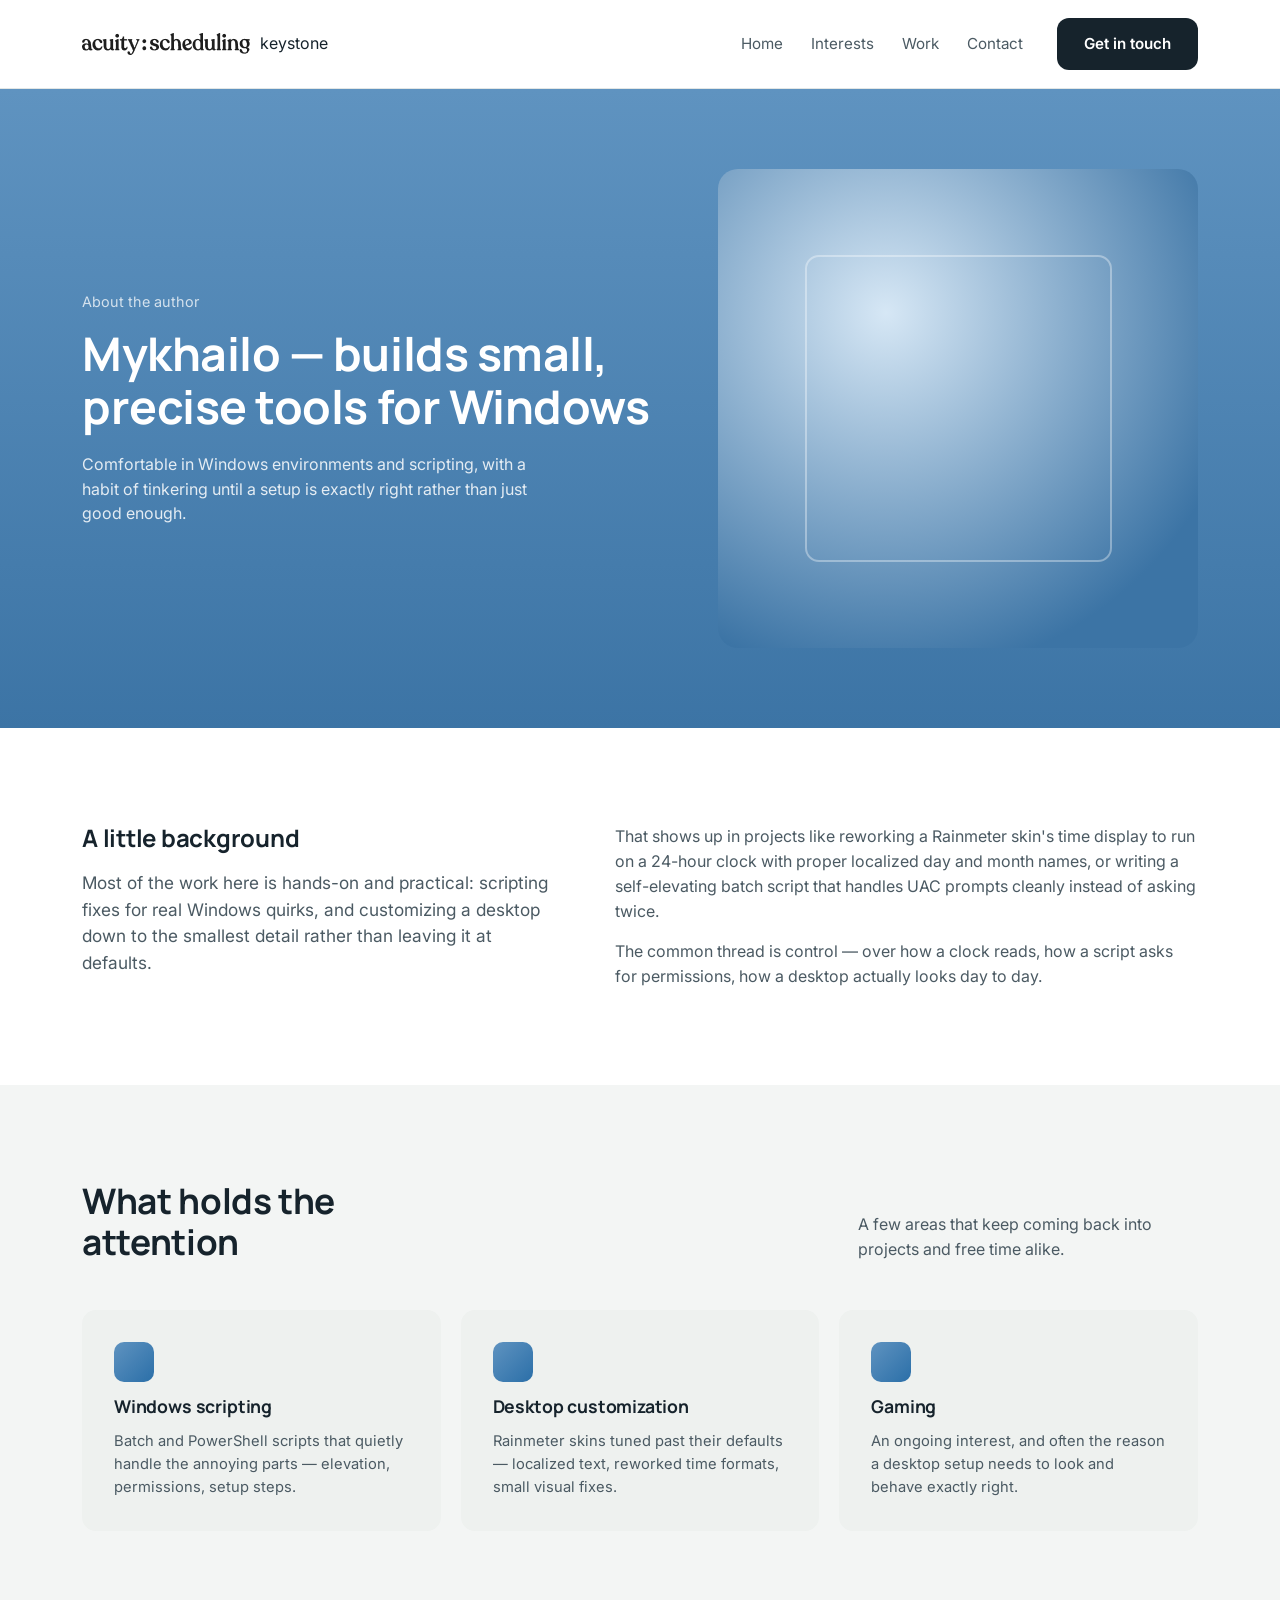
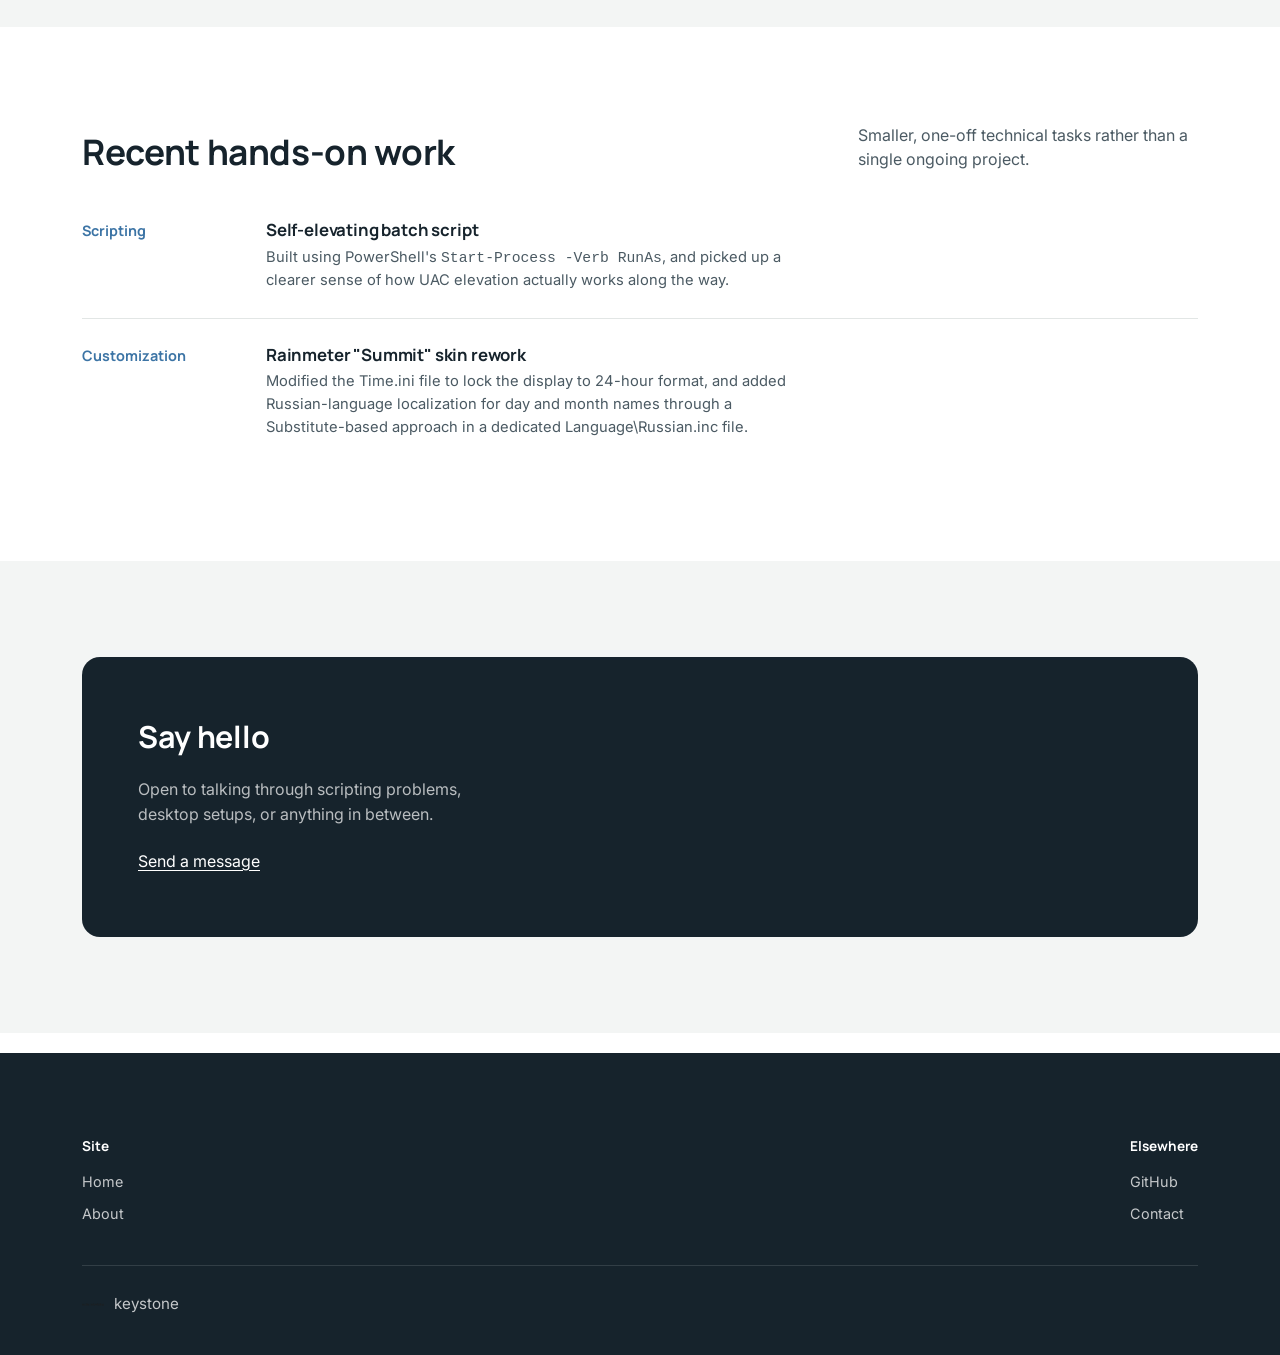
==== commit ca7e32d1: "my changes" ====
--- a/about.html
+++ b/about.html
@@ -14,7 +14,7 @@
 <header class="site-header">
   <div class="wrap">
     <a class="logo" href="index.html">
-      <span class="mark"></span>
+      <img class="mark" src="img/Logo.png" alt="Keystone logo">
       keystone
     </a>
     <nav class="main-nav">
@@ -142,7 +142,7 @@
       </div>
     </div>
     <div class="footer-bottom">
-      <span class="logo" style="font-size:0.95rem;"><span class="mark"></span> keystone</span>
+      <span class="logo" style="font-size:0.95rem;"><img class="mark" src="img/Logo.png" alt="Keystone logo"> keystone</span>
       <span></span>
     </div>
   </div>
--- a/style.css
+++ b/style.css
@@ -1,15 +1,34 @@
+/* =========================================================
+   Keystone — styles ordered to match the flow of index.html
+   1.  tokens / base
+   2.  buttons
+   3.  header
+   4.  hero + category strip + "watch the film"
+   5.  feature grid (cards)
+   6.  booking page preview
+   7.  gallery carousel
+   8.  numbered feature list
+   9.  integrations bar
+   10. dark CTA
+   11. footer
+   12. about page specifics
+   13. responsive
+   ========================================================= */
+
+/* ---------- 1. tokens / base ---------- */
 :root{
   --ink: #16232c;
   --ink-soft: #4b5a63;
   --paper: #ffffff;
   --mist: #f3f5f4;
   --mist-line: #e2e6e5;
-  --slate: #5f89ac;
-  --slate-deep: #446a89;
+  --slate: #5F93C0;
+  --slate-deep: #3c74a5;
   --deep: #16232c;
   --deep-soft: #22333f;
-  --accent: #2f6690;
+  --accent: #2b6fa8;
   --cream-card: #eef1ef;
+  --sky-soft: #d6e7f5;
 
   --display: "Manrope", "Segoe UI", sans-serif;
   --body: "Inter", "Segoe UI", sans-serif;
@@ -59,7 +78,7 @@
   *{ animation: none !important; transition: none !important; }
 }
 
-/* ---------- buttons ---------- */
+/* ---------- 2. buttons ---------- */
 .btn{
   display: inline-flex;
   align-items: center;
@@ -95,7 +114,7 @@
 }
 .btn-outline:hover{ background: rgba(255,255,255,.12); }
 
-/* ---------- header ---------- */
+/* ---------- 3. header ---------- */
 .site-header{
   border-bottom: 1px solid var(--mist-line);
   background: var(--paper);
@@ -111,20 +130,18 @@
   padding-bottom: 18px;
 }
 .logo{
-  font-family: var(--display);
-  font-weight: 800;
-  font-size: 1.15rem;
-  letter-spacing: -0.02em;
-  display: flex;
-  align-items: center;
-  gap: 8px;
+  display: flex;
+  align-items: center;
+  gap: 10px;
 }
 .logo .mark{
-  width: 22px; height: 22px;
-  border-radius: 7px;
-  background: linear-gradient(135deg, var(--slate), var(--accent));
   flex: none;
-}
+  border-radius: 8px;
+  object-fit: contain;
+  object-position: center;
+  transition: transform .2s ease;
+}
+
 .main-nav{
   display: flex;
   align-items: center;
@@ -138,7 +155,7 @@
 }
 .main-nav .links a:hover{ color: var(--ink); }
 
-/* ---------- hero ---------- */
+/* ---------- 4. hero ---------- */
 .hero{
   background: linear-gradient(180deg, var(--slate) 0%, var(--slate-deep) 100%);
   color: var(--paper);
@@ -169,6 +186,7 @@
   color: rgba(255,255,255,.7);
 }
 
+/* category strip */
 .strip{
   display: grid;
   grid-template-columns: repeat(4, 1fr);
@@ -177,7 +195,7 @@
 }
 .strip .cell{
   aspect-ratio: 4/3;
-  border-radius: 4px 4px 0 0;
+  border-radius: 4px;
   position: relative;
   overflow: hidden;
   background: var(--deep-soft);
@@ -199,22 +217,48 @@
   border-radius: 999px;
 }
 
-.strip .watch{
-  display: flex;
-  padding: 20px 20px;
-}
-
-.strip .watch .img{
-  display: flex;
-  padding: 20px 20px;
-}
-
-.strip .watch .span{
-  padding: 5px 5px 5px 5px;
-  left: 1000px;
-}
-
-/* ---------- feature grid section ---------- */
+/* "watch the film" — full-width row under the strip, on the blue field */
+.watch{
+  min-width: 238px;
+  max-width: 250px;
+  display: grid;
+  grid-template-columns: repeat(4, 1fr);
+  gap: 4px;
+  padding: 0 4px;
+}
+
+.watch .watch-text{
+  grid-column: 1 / -1;
+  display: flex;
+  align-items: center;
+  justify-content: center;
+  gap: 12px;
+  padding: 28px 20px 48px;
+  color: var(--paper);
+  cursor: pointer;
+}
+.watch .watch-text img{
+  width: 52px;
+  height: 52px;
+  padding: 11px;
+  border-radius: 50%;
+/*  background: rgba(255,255,255,.16);*/
+/*  border: 1px solid rgba(255,255,255,.35);*/
+  object-fit: contain;
+  transition: transform .2s ease, background .2s ease;
+}
+.watch .watch-text span{
+  font-family: var(--display);
+  font-weight: 700;
+  font-size: 1rem;
+  letter-spacing: -0.01em;
+}
+.watch .watch-text:hover img{
+/*  background: rgba(255,255,255,.3);*/
+  transform: scale(1.08);
+}
+
+/* ---------- 5. feature grid ---------- */
 .section{ padding: 96px 0; }
 .section.on-mist{ background: var(--mist); }
 
@@ -226,17 +270,6 @@
 .section-head.left{ text-align: left; margin: 0 0 48px; max-width: none; }
 .section-head h2{ font-size: clamp(1.7rem, 3vw, 2.3rem); }
 .section-head p{ color: var(--ink-soft); margin-top: 14px; font-size: 1.02rem; }
-
-.split-head{
-  display: flex;
-  justify-content: space-between;
-  align-items: flex-end;
-  gap: 40px;
-  margin-bottom: 48px;
-  flex-wrap: wrap;
-}
-.split-head h2{ font-size: clamp(1.7rem, 3vw, 2.2rem); max-width: 380px; }
-.split-head p{ color: var(--ink-soft); max-width: 340px; }
 
 .feature-grid{
   display: grid;
@@ -276,68 +309,36 @@
   background: transparent;
 }
 
-/* ---------- browser mockup ---------- */
+/* ---------- 6. booking page preview ---------- */
 .mockup{
   background: var(--mist);
   border-radius: 18px;
   padding: 40px;
   margin-top: 44px;
-}
-.mockup-window{
+  display: flex;
+  justify-content: center;
+}
+.mockup-img{
+  width: 100%;
+  max-width: 640px;
+  border-radius: 12px;
   background: var(--paper);
-  border-radius: 12px;
-  overflow: hidden;
-  box-shadow: 0 30px 60px -30px rgba(22,35,44,.35);
-  max-width: 640px;
-  margin: 0 auto;
-}
-.mockup-topbar{
-  padding: 16px 20px;
+  /*box-shadow: 0 30px 60px -30px rgba(22,35,44,.35);*/
+  object-fit: contain;
+}
+
+/* ---------- 7. gallery carousel ---------- */
+.split-head{
   display: flex;
   justify-content: space-between;
-  align-items: center;
-  border-bottom: 1px solid var(--mist-line);
-  font-size: 0.85rem;
-}
-.mockup-topbar .brand{
-  display: flex; align-items: center; gap: 8px; font-family: var(--display); font-weight: 700;
-}
-.mockup-topbar .brand .dot{
-  width: 26px; height: 26px; border-radius: 8px;
-  background: linear-gradient(135deg, var(--slate), var(--accent));
-}
-.mockup-topbar .links{ display: flex; gap: 16px; color: var(--ink-soft); }
-.mockup-body{ padding: 22px 20px 26px; display: flex; flex-direction: column; gap: 12px; }
-.mockup-row{
-  display: flex;
-  justify-content: space-between;
-  align-items: center;
-  border: 1px solid var(--mist-line);
-  border-radius: 10px;
-  padding: 12px 16px;
-}
-.mockup-row .info h4{ font-size: 0.95rem; }
-.mockup-row .info p{ font-size: 0.8rem; color: var(--ink-soft); margin-top: 2px; }
-.mockup-row button{
-  border: none;
-  background: var(--accent);
-  color: #fff;
-  font-size: 0.78rem;
-  font-weight: 600;
-  padding: 7px 14px;
-  border-radius: 999px;
-}
-.thumb{
-  width: 44px;
-  height: 44px;
-  border-radius: 8px;
-  flex: none;
-  object-fit: cover;
-  object-position: center;
-}
-.mockup-row-inner{ display: flex; align-items: center; gap: 14px; }
-
-/* ---------- carousel gallery ---------- */
+  align-items: flex-end;
+  gap: 40px;
+  margin-bottom: 48px;
+  flex-wrap: wrap;
+}
+.split-head h2{ font-size: clamp(1.7rem, 3vw, 2.2rem); max-width: 380px; }
+.split-head p{ color: var(--ink-soft); max-width: 340px; }
+
 .gallery-head{
   display: flex;
   justify-content: space-between;
@@ -383,7 +384,7 @@
 }
 .gallery .g-item p{ font-size: 0.9rem; color: var(--ink-soft); }
 
-/* ---------- numbered feature list ---------- */
+/* ---------- 8. numbered feature list ---------- */
 .numbered-grid{
   display: grid;
   grid-template-columns: repeat(4, 1fr);
@@ -400,9 +401,9 @@
 .numbered-grid .item h4{ font-size: 1.02rem; margin-bottom: 8px; }
 .numbered-grid .item p{ color: var(--ink-soft); font-size: 0.92rem; }
 
-/* ---------- integrations bar ---------- */
+/* ---------- 9. integrations bar ---------- */
 .integrations{
-  background: #dce9f0;
+  background: var(--sky-soft);
   border-radius: 18px;
   padding: 40px;
   text-align: center;
@@ -411,17 +412,18 @@
 .integration-badges{
   display: flex;
   justify-content: center;
-  gap: 16px;
+  align-items: center;
+  gap: 32px;
   flex-wrap: wrap;
 }
 .integration-badges img{
-  height: 44px;
+  height: 132px;
   width: auto;
   border-radius: 999px;
   box-shadow: 0 8px 20px -12px rgba(22,35,44,.3);
 }
 
-/* ---------- dark CTA ---------- */
+/* ---------- 10. dark CTA ---------- */
 .cta-dark{
   background: var(--deep);
   color: var(--paper);
@@ -444,7 +446,7 @@
   object-position: center top;
 }
 
-/* ---------- footer ---------- */
+/* ---------- 11. footer ---------- */
 .site-footer{ background: var(--deep); color: rgba(255,255,255,.75); padding: 60px 0 40px; margin-top: 20px; }
 .footer-top{
   display: flex;
@@ -464,6 +466,7 @@
   padding-top: 26px;
   font-size: 0.85rem;
 }
+.footer-bottom .logo .mark{ width: 22px; height: 22px; border-radius: 6px; }
 .lang-select{
   border: 1px solid rgba(255,255,255,.25);
   border-radius: 999px;
@@ -471,7 +474,7 @@
   font-size: 0.85rem;
 }
 
-/* ---------- about page specifics ---------- */
+/* ---------- 12. about page specifics ---------- */
 .about-hero{
   background: linear-gradient(180deg, var(--slate) 0%, var(--slate-deep) 100%);
   color: var(--paper);
@@ -486,7 +489,7 @@
 .about-hero .avatar{
   aspect-ratio: 1;
   border-radius: 20px;
-  background: radial-gradient(circle at 35% 30%, #dce9f0, #446a89 80%);
+  background: radial-gradient(circle at 35% 30%, var(--sky-soft), var(--slate-deep) 80%);
   position: relative;
   overflow: hidden;
 }
@@ -543,13 +546,14 @@
 .timeline .row h4{ font-size: 1.05rem; margin-bottom: 6px; }
 .timeline .row p{ color: var(--ink-soft); font-size: 0.92rem; max-width: 520px; }
 
-/* ---------- responsive ---------- */
+/* ---------- 13. responsive ---------- */
 @media (max-width: 920px){
   .main-nav .links{ display: none; }
   .feature-grid{ grid-template-columns: 1fr; }
   .card.image-right{ grid-template-columns: 1fr; }
   .split-head{ flex-direction: column; align-items: flex-start; }
   .numbered-grid{ grid-template-columns: repeat(2, 1fr); }
+  .integration-badges img{ height: 96px; }
   .cta-dark{ grid-template-columns: 1fr; }
   .cta-dark .art{ min-height: 180px; order: -1; }
   .about-hero .wrap{ grid-template-columns: 1fr; }
@@ -563,6 +567,9 @@
   .wrap{ padding: 0 20px; }
   .strip{ grid-template-columns: repeat(2, 1fr); }
   .section{ padding: 64px 0; }
+  .mockup{ padding: 20px; }
   .numbered-grid{ grid-template-columns: 1fr; }
+  .integration-badges{ gap: 20px; }
+  .integration-badges img{ height: 72px; }
   .footer-top{ gap: 28px; }
 }
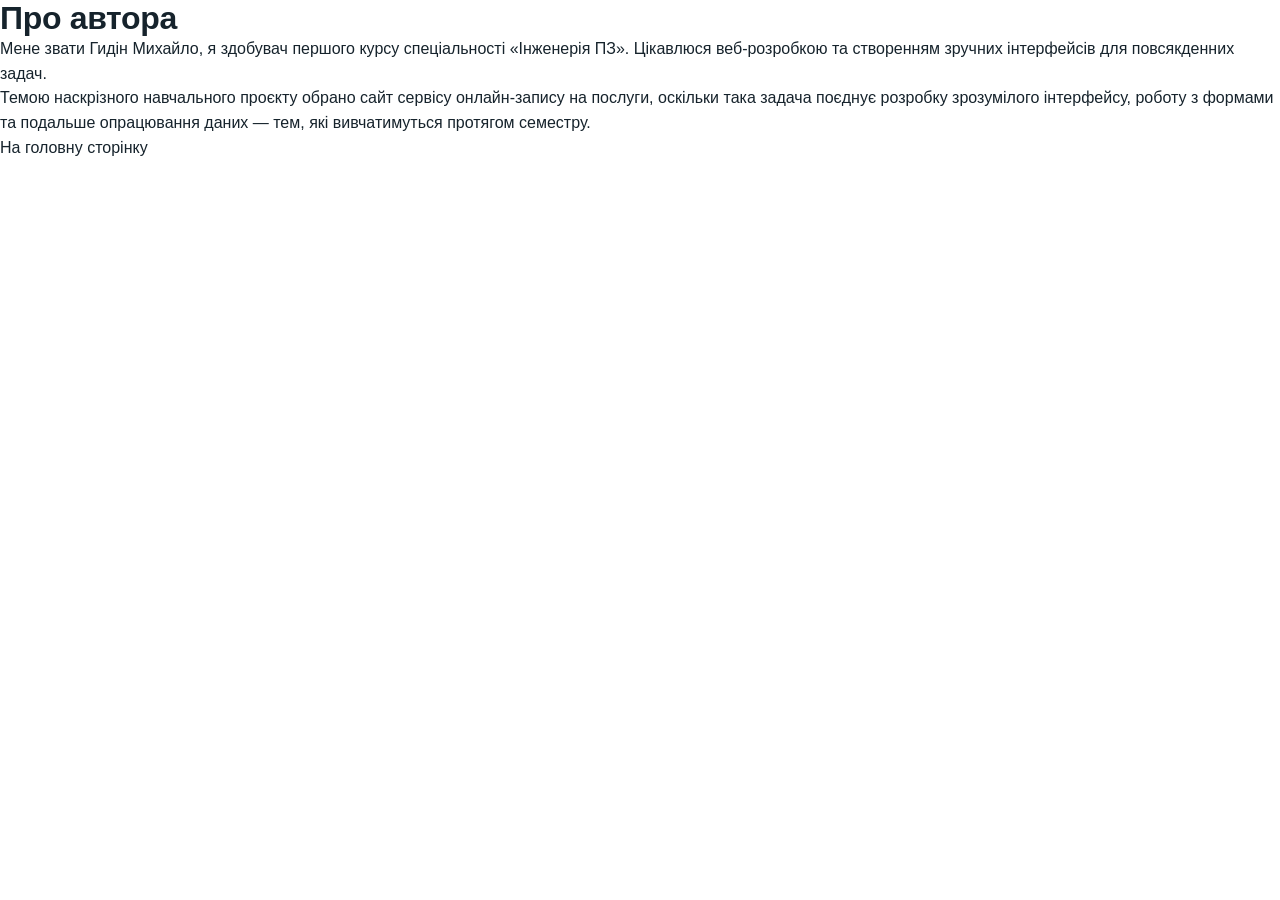
==== commit 7b168256: "first commit" ====
--- a/about.html
+++ b/about.html
@@ -1,152 +1,28 @@
 <!DOCTYPE html>
-<html lang="en">
+<html lang="uk">
 <head>
   <meta charset="UTF-8">
   <meta name="viewport" content="width=device-width, initial-scale=1.0">
-  <title>About — Mykhailo</title>
-  <link rel="preconnect" href="https://fonts.googleapis.com">
-  <link rel="preconnect" href="https://fonts.gstatic.com" crossorigin>
-  <link href="https://fonts.googleapis.com/css2?family=Manrope:wght@600;700;800&family=Inter:wght@400;500;600&display=swap" rel="stylesheet">
+  <meta name="description" content="Відомості про автора навчального проєкту">
+  <title>Про автора — Гидін Михайло</title>
   <link rel="stylesheet" href="style.css">
 </head>
 <body>
+  <h1>Про автора</h1>
 
-<header class="site-header">
-  <div class="wrap">
-    <a class="logo" href="index.html">
-      <img class="mark" src="img/Logo.png" alt="Keystone logo">
-      keystone
-    </a>
-    <nav class="main-nav">
-      <div class="links">
-        <a href="index.html">Home</a>
-        <a href="#interests">Interests</a>
-        <a href="#work">Work</a>
-        <a href="#contact">Contact</a>
-      </div>
-      <a class="btn btn-dark" href="#contact">Get in touch</a>
-    </nav>
-  </div>
-</header>
+  <p>
+    Мене звати Гидін Михайло, я здобувач першого курсу спеціальності
+    «Інженерія ПЗ». Цікавлюся веб-розробкою та створенням
+    зручних інтерфейсів для повсякденних задач.
+  </p>
 
-<section class="about-hero">
-  <div class="wrap">
-    <div class="copy">
-      <p class="eyebrow">About the author</p>
-      <h1>Mykhailo — builds small, precise tools for Windows</h1>
-      <p class="lede">Comfortable in Windows environments and scripting, with a habit of tinkering until a setup is exactly right rather than just good enough.</p>
-    </div>
-    <div class="avatar"></div>
-  </div>
-</section>
+  <p>
+    Темою наскрізного навчального проєкту обрано сайт сервісу
+    онлайн-запису на послуги, оскільки така задача поєднує розробку
+    зрозумілого інтерфейсу, роботу з формами та подальше
+    опрацювання даних — тем, які вивчатимуться протягом семестру.
+  </p>
 
-<section class="section">
-  <div class="wrap">
-    <div class="bio-columns">
-      <div class="lead-text">
-        <h2>A little background</h2>
-        <p>Most of the work here is hands-on and practical: scripting fixes for real Windows quirks, and customizing a desktop down to the smallest detail rather than leaving it at defaults.</p>
-      </div>
-      <div class="detail">
-        <p>That shows up in projects like reworking a Rainmeter skin's time display to run on a 24-hour clock with proper localized day and month names, or writing a self-elevating batch script that handles UAC prompts cleanly instead of asking twice.</p>
-        <p>The common thread is control — over how a clock reads, how a script asks for permissions, how a desktop actually looks day to day.</p>
-      </div>
-    </div>
-  </div>
-</section>
-
-<section class="section on-mist" id="interests">
-  <div class="wrap">
-    <div class="split-head">
-      <h2>What holds the attention</h2>
-      <p>A few areas that keep coming back into projects and free time alike.</p>
-    </div>
-
-    <div class="interest-cards">
-      <div class="card">
-        <div class="icon"></div>
-        <h3>Windows scripting</h3>
-        <p>Batch and PowerShell scripts that quietly handle the annoying parts — elevation, permissions, setup steps.</p>
-      </div>
-      <div class="card">
-        <div class="icon"></div>
-        <h3>Desktop customization</h3>
-        <p>Rainmeter skins tuned past their defaults — localized text, reworked time formats, small visual fixes.</p>
-      </div>
-      <div class="card">
-        <div class="icon"></div>
-        <h3>Gaming</h3>
-        <p>An ongoing interest, and often the reason a desktop setup needs to look and behave exactly right.</p>
-      </div>
-    </div>
-  </div>
-</section>
-
-<section class="section" id="work">
-  <div class="wrap">
-    <div class="split-head">
-      <h2>Recent hands-on work</h2>
-      <p>Smaller, one-off technical tasks rather than a single ongoing project.</p>
-    </div>
-
-    <div class="timeline">
-      <div class="row">
-        <span class="tag">Scripting</span>
-        <div>
-          <h4>Self-elevating batch script</h4>
-          <p>Built using PowerShell's <code>Start-Process -Verb RunAs</code>, and picked up a clearer sense of how UAC elevation actually works along the way.</p>
-        </div>
-      </div>
-      <div class="row">
-        <span class="tag">Customization</span>
-        <div>
-          <h4>Rainmeter "Summit" skin rework</h4>
-          <p>Modified the Time.ini file to lock the display to 24-hour format, and added Russian-language localization for day and month names through a Substitute-based approach in a dedicated Language\Russian.inc file.</p>
-        </div>
-      </div>
-    </div>
-  </div>
-</section>
-
-<section class="section on-mist" id="contact">
-  <div class="wrap">
-    <div class="cta-dark">
-      <div class="copy">
-        <h2>Say hello</h2>
-        <p>Open to talking through scripting problems, desktop setups, or anything in between.</p>
-        <div class="link-list">
-          <a href="#">Send a message</a>
-        </div>
-      </div>
-      <div class="art"></div>
-    </div>
-  </div>
-</section>
-
-<footer class="site-footer">
-  <div class="wrap">
-    <div class="footer-top">
-      <div class="footer-col">
-        <h5>Site</h5>
-        <ul>
-          <li><a href="index.html">Home</a></li>
-          <li><a href="about.html">About</a></li>
-        </ul>
-      </div>
-      <div class="footer-col">
-        <h5>Elsewhere</h5>
-        <ul>
-          <li><a href="#">GitHub</a></li>
-          <li><a href="#">Contact</a></li>
-        </ul>
-      </div>
-    </div>
-    <div class="footer-bottom">
-      <span class="logo" style="font-size:0.95rem;"><img class="mark" src="img/Logo.png" alt="Keystone logo"> keystone</span>
-      <span></span>
-    </div>
-  </div>
-</footer>
-
+  <p><a href="index.html">На головну сторінку</a></p>
 </body>
 </html>
--- a/style.css
+++ b/style.css
@@ -42,7 +42,7 @@
 
 body{
   margin: 0;
-  font-family: var(--body);
+  font-family: var(--body), serif;
   color: var(--ink);
   background: var(--paper);
   line-height: 1.55;
@@ -54,7 +54,7 @@
 a{ color: inherit; text-decoration: none; }
 
 h1, h2, h3, h4{
-  font-family: var(--display);
+  font-family: var(--display), serif;
   margin: 0;
   line-height: 1.15;
   letter-spacing: -0.01em;
@@ -86,7 +86,7 @@
   gap: 8px;
   padding: 13px 26px;
   border-radius: 12px;
-  font-family: var(--body);
+  font-family: var(--body), serif;
   font-weight: 600;
   font-size: 0.95rem;
   border: 1px solid transparent;
@@ -248,7 +248,7 @@
   transition: transform .2s ease, background .2s ease;
 }
 .watch .watch-text span{
-  font-family: var(--display);
+  font-family: var(--display), serif;
   font-weight: 700;
   font-size: 1rem;
   letter-spacing: -0.01em;
@@ -392,7 +392,7 @@
 }
 .numbered-grid .item span.num{
   display: block;
-  font-family: var(--display);
+  font-family: var(--display), serif;
   font-weight: 700;
   color: var(--slate-deep);
   margin-bottom: 10px;
@@ -417,7 +417,7 @@
   flex-wrap: wrap;
 }
 .integration-badges img{
-  height: 132px;
+  height: 117px;
   width: auto;
   border-radius: 999px;
   box-shadow: 0 8px 20px -12px rgba(22,35,44,.3);
@@ -456,7 +456,8 @@
   padding-bottom: 40px;
   border-bottom: 1px solid rgba(255,255,255,.12);
 }
-.footer-col h5{ color: #fff; font-family: var(--display); font-size: 0.85rem; margin-bottom: 14px; }
+.footer-col h5{ color: #fff;
+  font-family: var(--display), serif; font-size: 0.85rem; margin-bottom: 14px; }
 .footer-col ul{ list-style: none; margin: 0; padding: 0; display: flex; flex-direction: column; gap: 10px; font-size: 0.9rem; }
 .footer-col a:hover{ color: #fff; }
 .footer-bottom{
@@ -466,7 +467,7 @@
   padding-top: 26px;
   font-size: 0.85rem;
 }
-.footer-bottom .logo .mark{ width: 22px; height: 22px; border-radius: 6px; }
+/*.footer-bottom .logo .mark{ width: 22px; height: 22px; border-radius: 6px; }*/
 .lang-select{
   border: 1px solid rgba(255,255,255,.25);
   border-radius: 999px;
@@ -542,7 +543,8 @@
 }
 .timeline .row:first-child{ padding-top: 0; }
 .timeline .row:last-child{ border-bottom: none; }
-.timeline .tag{ color: var(--slate-deep); font-weight: 700; font-family: var(--display); font-size: 0.9rem; }
+.timeline .tag{ color: var(--slate-deep); font-weight: 700;
+  font-family: var(--display), serif; font-size: 0.9rem; }
 .timeline .row h4{ font-size: 1.05rem; margin-bottom: 6px; }
 .timeline .row p{ color: var(--ink-soft); font-size: 0.92rem; max-width: 520px; }
 
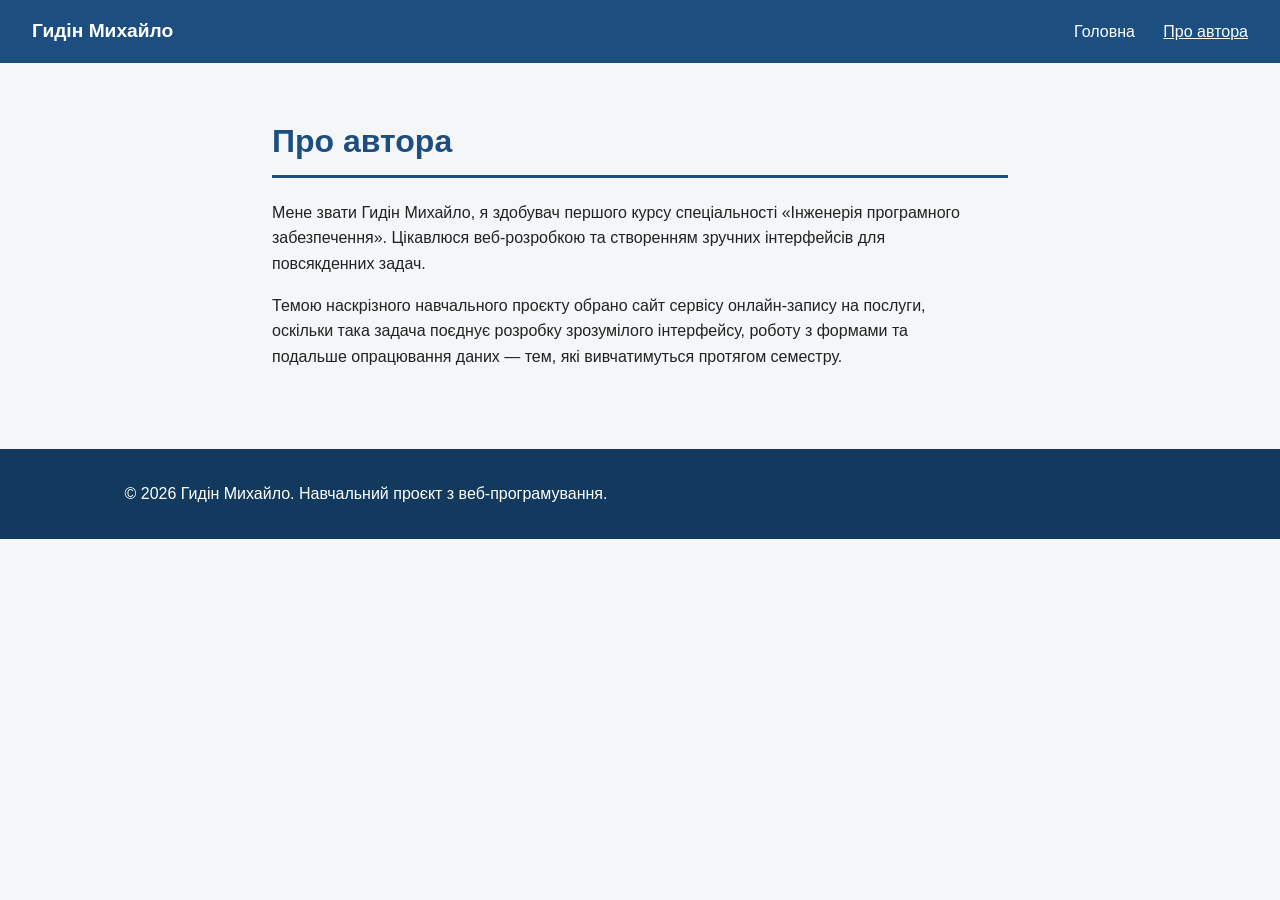
==== commit 4ce58567: "added more style and little fixes" ====
--- a/about.html
+++ b/about.html
@@ -8,21 +8,35 @@
   <link rel="stylesheet" href="style.css">
 </head>
 <body>
-  <h1>Про автора</h1>
 
-  <p>
-    Мене звати Гидін Михайло, я здобувач першого курсу спеціальності
-    «Інженерія ПЗ». Цікавлюся веб-розробкою та створенням
-    зручних інтерфейсів для повсякденних задач.
-  </p>
+  <header class="site-header">
+    <p class="site-title">Гидін Михайло</p>
+    <nav class="site-nav">
+      <a href="index.html">Головна</a>
+      <a href="about.html" class="active">Про автора</a>
+    </nav>
+  </header>
 
-  <p>
-    Темою наскрізного навчального проєкту обрано сайт сервісу
-    онлайн-запису на послуги, оскільки така задача поєднує розробку
-    зрозумілого інтерфейсу, роботу з формами та подальше
-    опрацювання даних — тем, які вивчатимуться протягом семестру.
-  </p>
+  <main>
+    <h1>Про автора</h1>
 
-  <p><a href="index.html">На головну сторінку</a></p>
+    <p>
+      Мене звати Гидін Михайло, я здобувач першого курсу спеціальності
+      «Інженерія програмного забезпечення». Цікавлюся веб-розробкою та
+      створенням зручних інтерфейсів для повсякденних задач.
+    </p>
+
+    <p>
+      Темою наскрізного навчального проєкту обрано сайт сервісу
+      онлайн-запису на послуги, оскільки така задача поєднує розробку
+      зрозумілого інтерфейсу, роботу з формами та подальше
+      опрацювання даних — тем, які вивчатимуться протягом семестру.
+    </p>
+  </main>
+
+  <footer class="site-footer">
+    <p>&copy; 2026 Гидін Михайло. Навчальний проєкт з веб-програмування.</p>
+  </footer>
+
 </body>
 </html>
--- a/style.css
+++ b/style.css
@@ -1,577 +1,86 @@
-/* =========================================================
-   Keystone — styles ordered to match the flow of index.html
-   1.  tokens / base
-   2.  buttons
-   3.  header
-   4.  hero + category strip + "watch the film"
-   5.  feature grid (cards)
-   6.  booking page preview
-   7.  gallery carousel
-   8.  numbered feature list
-   9.  integrations bar
-   10. dark CTA
-   11. footer
-   12. about page specifics
-   13. responsive
-   ========================================================= */
+/* Базові стилі сайту */
 
-/* ---------- 1. tokens / base ---------- */
-:root{
-  --ink: #16232c;
-  --ink-soft: #4b5a63;
-  --paper: #ffffff;
-  --mist: #f3f5f4;
-  --mist-line: #e2e6e5;
-  --slate: #5F93C0;
-  --slate-deep: #3c74a5;
-  --deep: #16232c;
-  --deep-soft: #22333f;
-  --accent: #2b6fa8;
-  --cream-card: #eef1ef;
-  --sky-soft: #d6e7f5;
-
-  --display: "Manrope", "Segoe UI", sans-serif;
-  --body: "Inter", "Segoe UI", sans-serif;
-
-  --maxw: 1180px;
-  --radius: 14px;
+:root {
+  --brand-color: #1c4e80;
+  --brand-color-dark: #123a5e;
+  --bg-color: #f4f6f8;
+  --text-color: #222222;
 }
 
-*{ box-sizing: border-box; }
-html{ scroll-behavior: smooth; }
-
-body{
-  margin: 0;
-  font-family: var(--body), serif;
-  color: var(--ink);
-  background: var(--paper);
-  line-height: 1.55;
-  -webkit-font-smoothing: antialiased;
+* {
+  box-sizing: border-box;
 }
 
-img, svg{ max-width: 100%; display: block; }
-
-a{ color: inherit; text-decoration: none; }
-
-h1, h2, h3, h4{
-  font-family: var(--display), serif;
+body {
   margin: 0;
-  line-height: 1.15;
-  letter-spacing: -0.01em;
-  font-weight: 700;
+  font-family: Arial, Helvetica, sans-serif;
+  line-height: 1.6;
+  color: var(--text-color);
+  background-color: var(--bg-color);
 }
 
-p{ margin: 0; }
-
-.wrap{
-  max-width: var(--maxw);
-  margin: 0 auto;
-  padding: 0 32px;
-}
-
-:focus-visible{
-  outline: 2px solid var(--slate-deep);
-  outline-offset: 3px;
-}
-
-@media (prefers-reduced-motion: reduce){
-  *{ animation: none !important; transition: none !important; }
-}
-
-/* ---------- 2. buttons ---------- */
-.btn{
-  display: inline-flex;
-  align-items: center;
-  justify-content: center;
-  gap: 8px;
-  padding: 13px 26px;
-  border-radius: 12px;
-  font-family: var(--body), serif;
-  font-weight: 600;
-  font-size: 0.95rem;
-  border: 1px solid transparent;
-  cursor: pointer;
-  transition: transform .15s ease, background .2s ease, color .2s ease;
-}
-.btn:hover{ transform: translateY(-1px); }
-
-.btn-dark{
-  background: var(--deep);
-  color: var(--paper);
-}
-.btn-dark:hover{ background: var(--deep-soft); }
-
-.btn-light{
-  background: var(--paper);
-  color: var(--deep);
-}
-.btn-light:hover{ background: var(--mist); }
-
-.btn-outline{
-  background: transparent;
-  border-color: rgba(255,255,255,.5);
-  color: var(--paper);
-}
-.btn-outline:hover{ background: rgba(255,255,255,.12); }
-
-/* ---------- 3. header ---------- */
-.site-header{
-  border-bottom: 1px solid var(--mist-line);
-  background: var(--paper);
-  position: sticky;
-  top: 0;
-  z-index: 20;
-}
-.site-header .wrap{
-  display: flex;
-  align-items: center;
-  justify-content: space-between;
-  padding-top: 18px;
-  padding-bottom: 18px;
-}
-.logo{
-  display: flex;
-  align-items: center;
-  gap: 10px;
-}
-.logo .mark{
-  flex: none;
-  border-radius: 8px;
-  object-fit: contain;
-  object-position: center;
-  transition: transform .2s ease;
-}
-
-.main-nav{
-  display: flex;
-  align-items: center;
-  gap: 34px;
-}
-.main-nav .links{
-  display: flex;
-  gap: 28px;
-  font-size: 0.95rem;
-  color: var(--ink-soft);
-}
-.main-nav .links a:hover{ color: var(--ink); }
-
-/* ---------- 4. hero ---------- */
-.hero{
-  background: linear-gradient(180deg, var(--slate) 0%, var(--slate-deep) 100%);
-  color: var(--paper);
-  padding: 76px 0 0;
-  text-align: center;
-}
-.hero .wrap{ padding-bottom: 56px; }
-.hero h1{
-  font-size: clamp(2.1rem, 4.2vw, 3.2rem);
-  max-width: 700px;
-  margin: 0 auto 20px;
-  color: var(--paper);
-}
-.hero p.lede{
-  max-width: 520px;
-  margin: 0 auto 30px;
-  color: rgba(255,255,255,.85);
-  font-size: 1.05rem;
-}
-.hero .cta-row{
-  display: flex;
-  flex-direction: column;
-  align-items: center;
-  gap: 10px;
-}
-.hero .note{
-  font-size: 0.85rem;
-  color: rgba(255,255,255,.7);
-}
-
-/* category strip */
-.strip{
-  display: grid;
-  grid-template-columns: repeat(4, 1fr);
-  gap: 4px;
-  padding: 0 4px;
-}
-.strip .cell{
-  aspect-ratio: 4/3;
-  border-radius: 4px;
-  position: relative;
-  overflow: hidden;
-  background: var(--deep-soft);
-}
-.strip .cell img{
-  width: 100%;
-  height: 100%;
-  object-fit: cover;
-  object-position: center;
-}
-.strip .cell span{
-  position: absolute;
-  bottom: 10px; left: 10px;
-  z-index: 1;
-  font-size: 0.75rem;
-  background: rgba(22,35,44,.55);
-  color: #fff;
-  padding: 4px 9px;
-  border-radius: 999px;
-}
-
-/* "watch the film" — full-width row under the strip, on the blue field */
-.watch{
-  min-width: 238px;
-  max-width: 250px;
-  display: grid;
-  grid-template-columns: repeat(4, 1fr);
-  gap: 4px;
-  padding: 0 4px;
-}
-
-.watch .watch-text{
-  grid-column: 1 / -1;
-  display: flex;
-  align-items: center;
-  justify-content: center;
-  gap: 12px;
-  padding: 28px 20px 48px;
-  color: var(--paper);
-  cursor: pointer;
-}
-.watch .watch-text img{
-  width: 52px;
-  height: 52px;
-  padding: 11px;
-  border-radius: 50%;
-/*  background: rgba(255,255,255,.16);*/
-/*  border: 1px solid rgba(255,255,255,.35);*/
-  object-fit: contain;
-  transition: transform .2s ease, background .2s ease;
-}
-.watch .watch-text span{
-  font-family: var(--display), serif;
-  font-weight: 700;
-  font-size: 1rem;
-  letter-spacing: -0.01em;
-}
-.watch .watch-text:hover img{
-/*  background: rgba(255,255,255,.3);*/
-  transform: scale(1.08);
-}
-
-/* ---------- 5. feature grid ---------- */
-.section{ padding: 96px 0; }
-.section.on-mist{ background: var(--mist); }
-
-.section-head{
-  max-width: 620px;
-  margin: 0 auto 48px;
-  text-align: center;
-}
-.section-head.left{ text-align: left; margin: 0 0 48px; max-width: none; }
-.section-head h2{ font-size: clamp(1.7rem, 3vw, 2.3rem); }
-.section-head p{ color: var(--ink-soft); margin-top: 14px; font-size: 1.02rem; }
-
-.feature-grid{
-  display: grid;
-  grid-template-columns: 1fr 1fr;
-  gap: 20px;
-}
-.feature-grid.stacked{ margin-top: 20px; }
-
-.card{
-  background: var(--cream-card);
-  border-radius: var(--radius);
-  padding: 40px;
-  display: grid;
-  gap: 28px;
-}
-.card.wide{ grid-column: 1 / -1; }
-.card .card-copy h3{ font-size: 1.35rem; margin-bottom: 12px; }
-.card .card-copy p{ color: var(--ink-soft); max-width: 380px; }
-
-.card.image-right{
-  grid-template-columns: 1.1fr 1fr;
-  align-items: center;
-}
-.card.two-col-inner{ grid-template-columns: 1fr; }
-
-.visual-img{
-  width: 100%;
-  border-radius: 10px;
-  min-height: 220px;
-  object-fit: contain;
-  object-position: center;
-  display: block;
-  background: var(--paper);
-}
-.visual-img.cover{
-  object-fit: cover;
-  background: transparent;
-}
-
-/* ---------- 6. booking page preview ---------- */
-.mockup{
-  background: var(--mist);
-  border-radius: 18px;
-  padding: 40px;
-  margin-top: 44px;
-  display: flex;
-  justify-content: center;
-}
-.mockup-img{
-  width: 100%;
-  max-width: 640px;
-  border-radius: 12px;
-  background: var(--paper);
-  /*box-shadow: 0 30px 60px -30px rgba(22,35,44,.35);*/
-  object-fit: contain;
-}
-
-/* ---------- 7. gallery carousel ---------- */
-.split-head{
-  display: flex;
-  justify-content: space-between;
-  align-items: flex-end;
-  gap: 40px;
-  margin-bottom: 48px;
-  flex-wrap: wrap;
-}
-.split-head h2{ font-size: clamp(1.7rem, 3vw, 2.2rem); max-width: 380px; }
-.split-head p{ color: var(--ink-soft); max-width: 340px; }
-
-.gallery-head{
+/* Шапка сайту */
+.site-header {
   display: flex;
   justify-content: space-between;
   align-items: center;
-  margin-top: 10px;
-  margin-bottom: 22px;
-}
-.gallery-controls{
-  display: flex;
-  align-items: center;
-  gap: 14px;
-  color: var(--ink-soft);
-  font-size: 0.85rem;
-}
-.gallery-controls .arrows{ display: flex; gap: 8px; }
-.gallery-controls button{
-  width: 34px; height: 34px;
-  border-radius: 50%;
-  border: 1px solid var(--mist-line);
-  background: var(--paper);
-  cursor: pointer;
-}
-.gallery{
-  display: flex;
-  gap: 18px;
-  overflow-x: auto;
-  padding-bottom: 6px;
-  scroll-snap-type: x mandatory;
-}
-.gallery::-webkit-scrollbar{ height: 6px; }
-.gallery::-webkit-scrollbar-thumb{ background: var(--mist-line); border-radius: 4px; }
-.gallery .g-item{
-  flex: 0 0 240px;
-  scroll-snap-align: start;
-}
-.gallery .g-photo{
-  width: 100%;
-  aspect-ratio: 4/5;
-  border-radius: 12px;
-  margin-bottom: 12px;
-  object-fit: cover;
-  object-position: center;
-}
-.gallery .g-item p{ font-size: 0.9rem; color: var(--ink-soft); }
-
-/* ---------- 8. numbered feature list ---------- */
-.numbered-grid{
-  display: grid;
-  grid-template-columns: repeat(4, 1fr);
-  gap: 40px 32px;
-}
-.numbered-grid .item span.num{
-  display: block;
-  font-family: var(--display), serif;
-  font-weight: 700;
-  color: var(--slate-deep);
-  margin-bottom: 10px;
-  font-size: 0.95rem;
-}
-.numbered-grid .item h4{ font-size: 1.02rem; margin-bottom: 8px; }
-.numbered-grid .item p{ color: var(--ink-soft); font-size: 0.92rem; }
-
-/* ---------- 9. integrations bar ---------- */
-.integrations{
-  background: var(--sky-soft);
-  border-radius: 18px;
-  padding: 40px;
-  text-align: center;
-}
-.integrations p{ font-weight: 600; margin-bottom: 26px; }
-.integration-badges{
-  display: flex;
-  justify-content: center;
-  align-items: center;
-  gap: 32px;
   flex-wrap: wrap;
-}
-.integration-badges img{
-  height: 117px;
-  width: auto;
-  border-radius: 999px;
-  box-shadow: 0 8px 20px -12px rgba(22,35,44,.3);
+  gap: 0.75rem;
+  padding: 1rem 2rem;
+  background-color: var(--brand-color);
+  color: #ffffff;
 }
 
-/* ---------- 10. dark CTA ---------- */
-.cta-dark{
-  background: var(--deep);
-  color: var(--paper);
-  border-radius: 18px;
-  overflow: hidden;
-  display: grid;
-  grid-template-columns: 1fr 1fr;
-  align-items: stretch;
-}
-.cta-dark .copy{ padding: 56px; display: flex; flex-direction: column; gap: 22px; justify-content: center; }
-.cta-dark h2{ font-size: 1.9rem; }
-.cta-dark p{ color: rgba(255,255,255,.7); max-width: 340px; }
-.cta-dark .link-list{ display: flex; flex-direction: column; gap: 10px; }
-.cta-dark .link-list a{ text-decoration: underline; text-underline-offset: 3px; }
-.cta-dark .art{
-  width: 100%;
-  height: 100%;
-  min-height: 280px;
-  object-fit: cover;
-  object-position: center top;
+.site-title {
+  margin: 0;
+  font-weight: bold;
+  font-size: 1.2rem;
 }
 
-/* ---------- 11. footer ---------- */
-.site-footer{ background: var(--deep); color: rgba(255,255,255,.75); padding: 60px 0 40px; margin-top: 20px; }
-.footer-top{
-  display: flex;
-  justify-content: space-between;
-  gap: 40px;
-  flex-wrap: wrap;
-  padding-bottom: 40px;
-  border-bottom: 1px solid rgba(255,255,255,.12);
-}
-.footer-col h5{ color: #fff;
-  font-family: var(--display), serif; font-size: 0.85rem; margin-bottom: 14px; }
-.footer-col ul{ list-style: none; margin: 0; padding: 0; display: flex; flex-direction: column; gap: 10px; font-size: 0.9rem; }
-.footer-col a:hover{ color: #fff; }
-.footer-bottom{
-  display: flex;
-  justify-content: space-between;
-  align-items: center;
-  padding-top: 26px;
-  font-size: 0.85rem;
-}
-/*.footer-bottom .logo .mark{ width: 22px; height: 22px; border-radius: 6px; }*/
-.lang-select{
-  border: 1px solid rgba(255,255,255,.25);
-  border-radius: 999px;
-  padding: 8px 16px;
-  font-size: 0.85rem;
+.site-nav a {
+  color: #ffffff;
+  text-decoration: none;
+  margin-left: 1.5rem;
 }
 
-/* ---------- 12. about page specifics ---------- */
-.about-hero{
-  background: linear-gradient(180deg, var(--slate) 0%, var(--slate-deep) 100%);
-  color: var(--paper);
-  padding: 80px 0 80px;
-}
-.about-hero .wrap{
-  display: grid;
-  grid-template-columns: 1.1fr 0.9fr;
-  gap: 50px;
-  align-items: center;
-}
-.about-hero .avatar{
-  aspect-ratio: 1;
-  border-radius: 20px;
-  background: radial-gradient(circle at 35% 30%, var(--sky-soft), var(--slate-deep) 80%);
-  position: relative;
-  overflow: hidden;
-}
-.about-hero .avatar::after{
-  content: "";
-  position: absolute;
-  inset: 18%;
-  border: 2px solid rgba(255,255,255,.35);
-  border-radius: 14px;
-}
-.about-hero .eyebrow{ font-size: 0.9rem; color: rgba(255,255,255,.75); margin-bottom: 14px; }
-.about-hero h1{ font-size: clamp(2rem, 4vw, 2.9rem); margin-bottom: 18px; }
-.about-hero p.lede{ margin: 0; max-width: 460px; color: rgba(255,255,255,.85); }
-
-.bio-columns{
-  display: grid;
-  grid-template-columns: 0.9fr 1.1fr;
-  gap: 56px;
-}
-.bio-columns h2{ font-size: 1.5rem; margin-bottom: 18px; }
-.bio-columns .lead-text p{ font-size: 1.08rem; color: var(--ink-soft); }
-.bio-columns .detail p + p{ margin-top: 16px; }
-.bio-columns .detail p{ color: var(--ink-soft); }
-
-.interest-cards{
-  display: grid;
-  grid-template-columns: repeat(3, 1fr);
-  gap: 20px;
-}
-.interest-cards .card{ padding: 32px; gap: 14px; }
-.interest-cards .icon{
-  width: 40px; height: 40px;
-  border-radius: 10px;
-  background: linear-gradient(135deg, var(--slate), var(--accent));
-}
-.interest-cards h3{ font-size: 1.1rem; }
-.interest-cards p{ color: var(--ink-soft); font-size: 0.92rem; }
-
-.timeline{
-  display: flex;
-  flex-direction: column;
-  gap: 0;
-}
-.timeline .row{
-  display: grid;
-  grid-template-columns: 160px 1fr;
-  gap: 24px;
-  padding: 26px 0;
-  border-bottom: 1px solid var(--mist-line);
-}
-.timeline .row:first-child{ padding-top: 0; }
-.timeline .row:last-child{ border-bottom: none; }
-.timeline .tag{ color: var(--slate-deep); font-weight: 700;
-  font-family: var(--display), serif; font-size: 0.9rem; }
-.timeline .row h4{ font-size: 1.05rem; margin-bottom: 6px; }
-.timeline .row p{ color: var(--ink-soft); font-size: 0.92rem; max-width: 520px; }
-
-/* ---------- 13. responsive ---------- */
-@media (max-width: 920px){
-  .main-nav .links{ display: none; }
-  .feature-grid{ grid-template-columns: 1fr; }
-  .card.image-right{ grid-template-columns: 1fr; }
-  .split-head{ flex-direction: column; align-items: flex-start; }
-  .numbered-grid{ grid-template-columns: repeat(2, 1fr); }
-  .integration-badges img{ height: 96px; }
-  .cta-dark{ grid-template-columns: 1fr; }
-  .cta-dark .art{ min-height: 180px; order: -1; }
-  .about-hero .wrap{ grid-template-columns: 1fr; }
-  .about-hero .avatar{ max-width: 260px; }
-  .bio-columns{ grid-template-columns: 1fr; }
-  .interest-cards{ grid-template-columns: 1fr; }
-  .timeline .row{ grid-template-columns: 1fr; }
+.site-nav a:hover,
+.site-nav a.active {
+  text-decoration: underline;
 }
 
-@media (max-width: 620px){
-  .wrap{ padding: 0 20px; }
-  .strip{ grid-template-columns: repeat(2, 1fr); }
-  .section{ padding: 64px 0; }
-  .mockup{ padding: 20px; }
-  .numbered-grid{ grid-template-columns: 1fr; }
-  .integration-badges{ gap: 20px; }
-  .integration-badges img{ height: 72px; }
-  .footer-top{ gap: 28px; }
+/* Основний вміст */
+main {
+  max-width: 800px;
+  margin: 0 auto;
+  padding: 2rem;
 }
+
+h1, h2 {
+  color: var(--brand-color);
+}
+
+h1 {
+  border-bottom: 3px solid var(--brand-color);
+  padding-bottom: 0.5rem;
+}
+
+p, ul {
+  max-width: 700px;
+}
+
+a {
+  color: var(--brand-color);
+}
+
+a:hover {
+  text-decoration: underline;
+}
+
+/* Підвал сайту */
+.site-footer {
+  background-color: var(--brand-color-dark);
+  color: #ffffff;
+  text-align: center;
+  padding: 1rem;
+  margin-top: 2rem;
+}
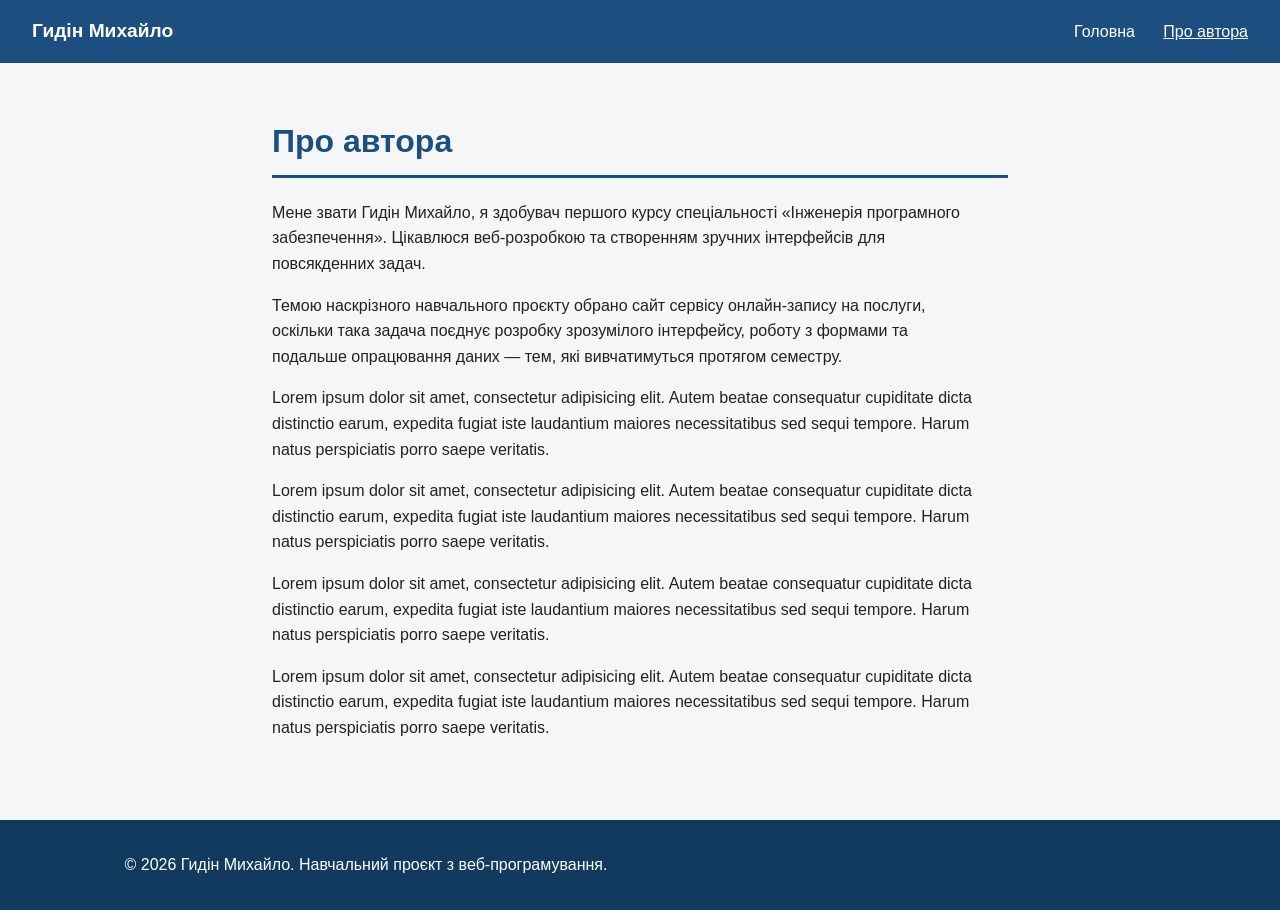
==== commit 884c8799: "again little fixes" ====
--- a/about.html
+++ b/about.html
@@ -32,6 +32,19 @@
       зрозумілого інтерфейсу, роботу з формами та подальше
       опрацювання даних — тем, які вивчатимуться протягом семестру.
     </p>
+
+    <p>Lorem ipsum dolor sit amet, consectetur adipisicing elit. Autem beatae consequatur cupiditate dicta distinctio
+      earum, expedita fugiat iste laudantium maiores necessitatibus sed sequi tempore. Harum natus perspiciatis porro
+      saepe veritatis.</p>
+    <p>Lorem ipsum dolor sit amet, consectetur adipisicing elit. Autem beatae consequatur cupiditate dicta distinctio
+      earum, expedita fugiat iste laudantium maiores necessitatibus sed sequi tempore. Harum natus perspiciatis porro
+      saepe veritatis.</p>
+    <p>Lorem ipsum dolor sit amet, consectetur adipisicing elit. Autem beatae consequatur cupiditate dicta distinctio
+      earum, expedita fugiat iste laudantium maiores necessitatibus sed sequi tempore. Harum natus perspiciatis porro
+      saepe veritatis.</p>
+    <p>Lorem ipsum dolor sit amet, consectetur adipisicing elit. Autem beatae consequatur cupiditate dicta distinctio
+      earum, expedita fugiat iste laudantium maiores necessitatibus sed sequi tempore. Harum natus perspiciatis porro
+      saepe veritatis.</p>
   </main>
 
   <footer class="site-footer">
